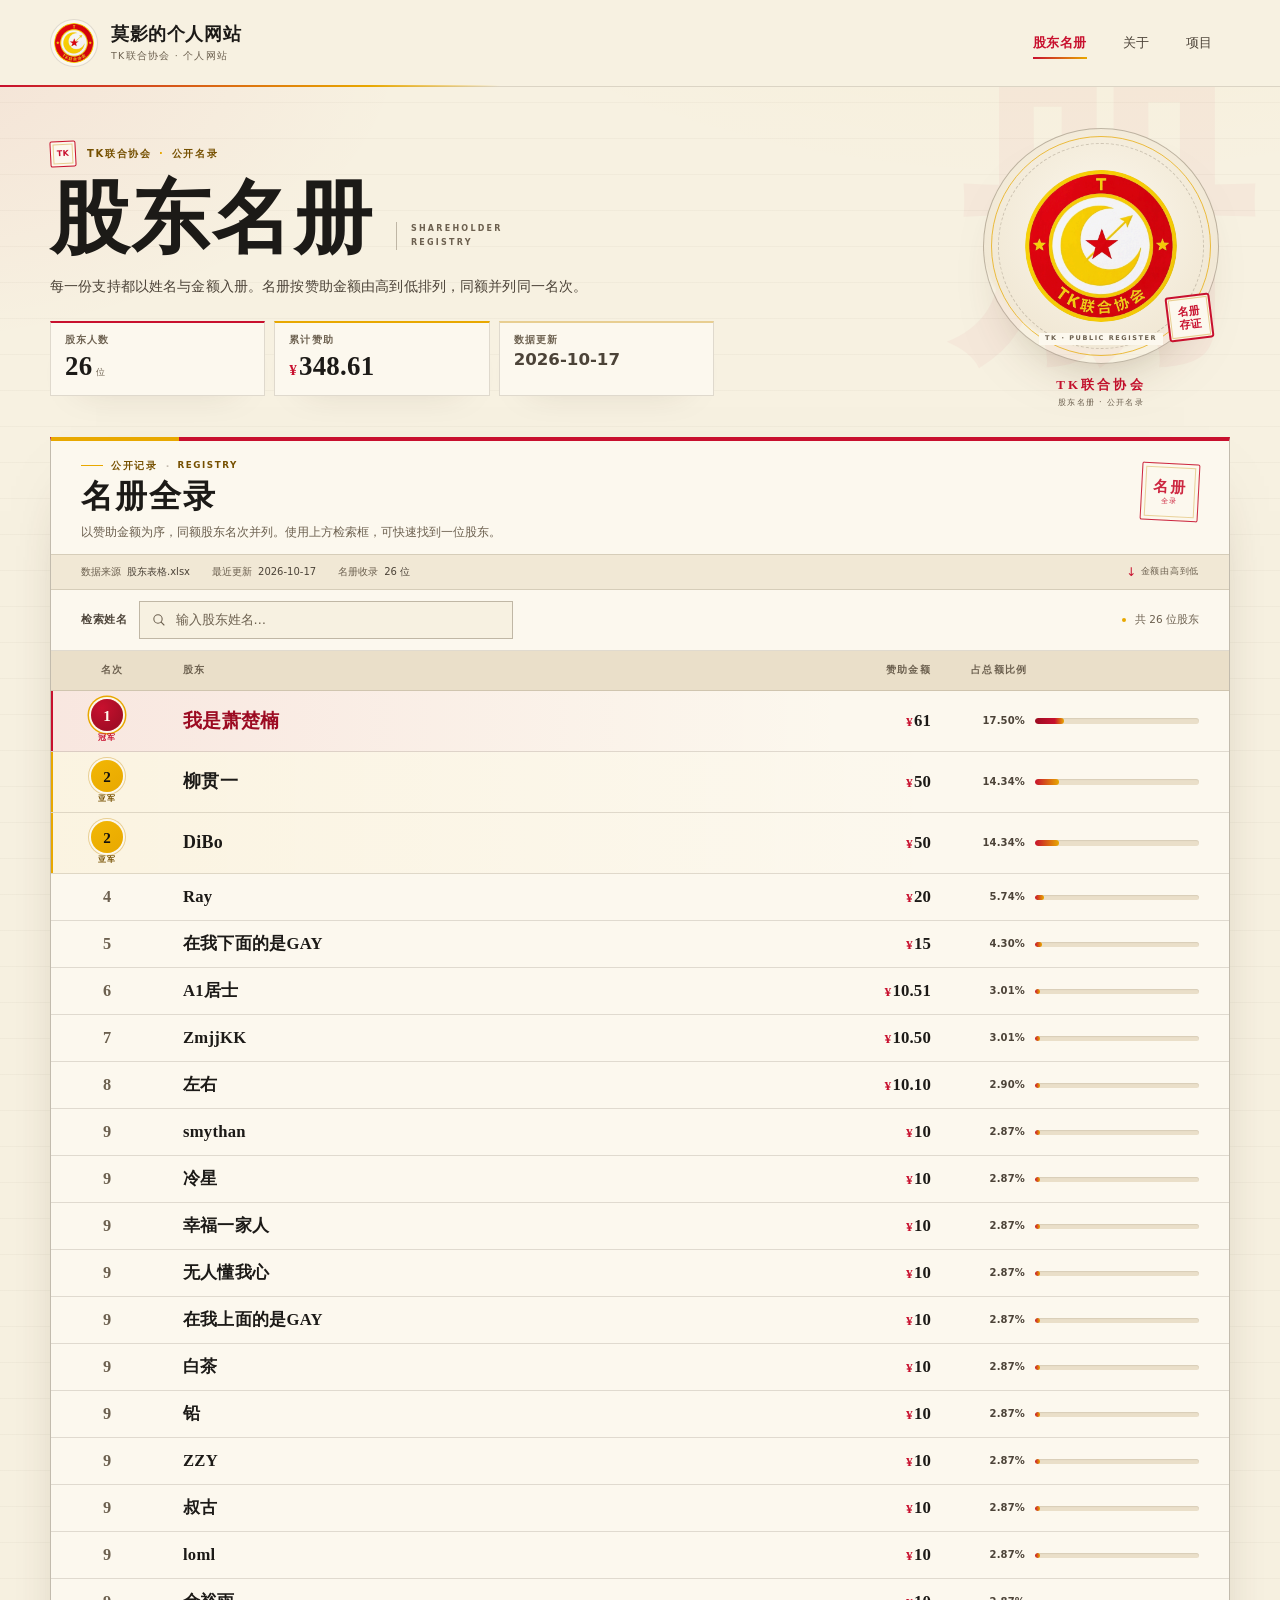
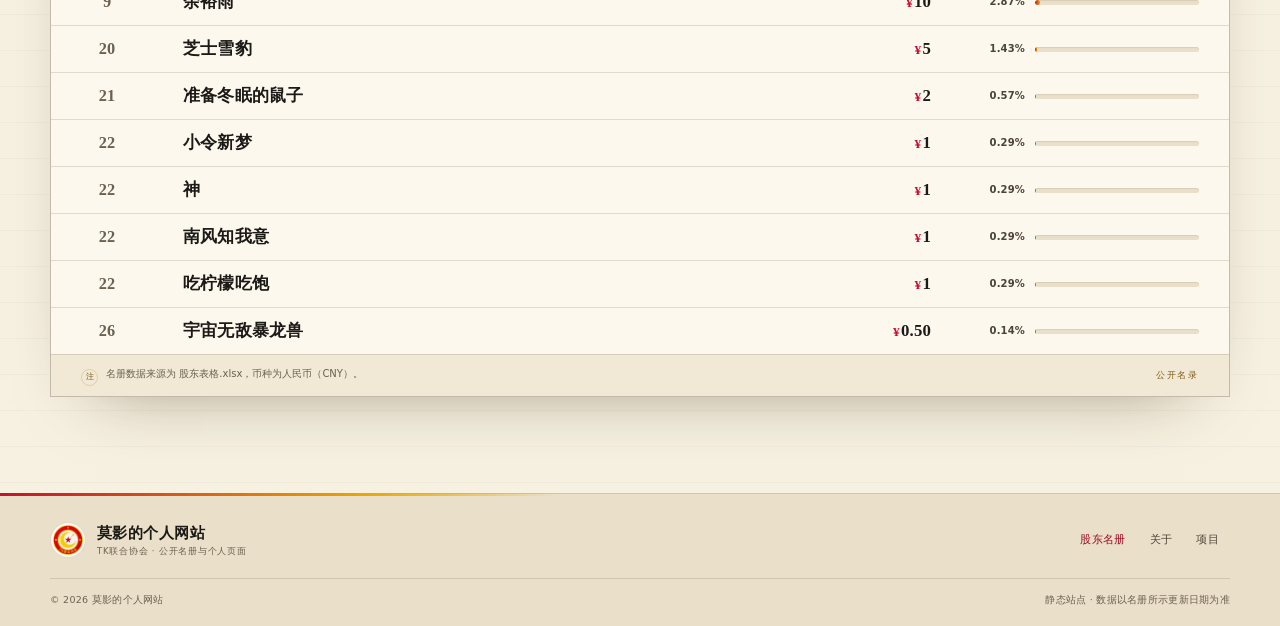
==== index.html @ 314b854e "Add files via upload" ====
<!DOCTYPE html>
<html lang="zh-CN">
<head>
  <meta charset="utf-8">
  <meta name="viewport" content="width=device-width, initial-scale=1">
  <title>股东名册 · 莫影的个人网站</title>
  <meta name="description" content="莫影的个人网站股东名册，收录站内全部股东及其赞助金额，按金额降序排列，支持按姓名检索。">
  <meta name="theme-color" content="#F7F1E1">
  <meta name="theme-color" content="#14110E" media="(prefers-color-scheme: dark)">
  <meta property="og:type" content="website">
  <meta property="og:locale" content="zh_CN">
  <meta property="og:site_name" content="莫影的个人网站">
  <meta property="og:title" content="股东名册 · 莫影的个人网站">
  <meta property="og:description" content="莫影的个人网站股东名册，收录站内全部股东及其赞助金额，按金额降序排列，支持按姓名检索。">
  <meta property="og:image" content="assets/img/logo-square-512.png">
  <meta property="og:image:alt" content="TK联合协会徽标">
  <meta property="og:image:width" content="512">
  <meta property="og:image:height" content="512">
  <link rel="icon" href="favicon.ico" sizes="any">
  <link rel="icon" type="image/png" sizes="32x32" href="assets/img/favicon-32.png">
  <link rel="icon" type="image/png" sizes="192x192" href="assets/img/logo-192.png">
  <link rel="apple-touch-icon" href="assets/img/apple-touch-icon.png">
  <link rel="stylesheet" href="assets/css/style.css">
  <script src="assets/js/shareholder-data.js"></script>
  <script src="assets/js/main.js" defer></script>
</head>
<body class="page page--home">
  <a class="skip-link" href="#main">跳到主要内容</a>

  <header class="site-header">
    <div class="wrap header-inner">
      <a class="brand" href="index.html" aria-label="莫影的个人网站 · 首页">
        <span class="brand-mark logo-shell" data-logo-shell>
          <span class="mark-fallback" aria-hidden="true">TK</span>
          <img class="brand-logo" src="assets/img/logo-64.png" width="64" height="64" alt="TK联合协会徽标">
        </span>
        <span class="brand-copy">
          <span class="brand-name">莫影的个人网站</span>
          <span class="brand-sub">TK联合协会 · 个人网站</span>
        </span>
      </a>
      <nav class="site-nav" aria-label="主导航">
        <a href="index.html" aria-current="page">股东名册</a>
        <a href="about.html">关于</a>
        <a href="projects.html">项目</a>
      </nav>
    </div>
  </header>

  <main id="main">
    <section class="hero" aria-labelledby="page-title">
      <span class="hero-watermark" aria-hidden="true">册</span>
      <div class="wrap hero-grid">
        <div class="hero-copy">
          <p class="eyebrow">
            <span class="eyebrow-seal" aria-hidden="true">TK</span>
            <span>TK联合协会 <span class="eyebrow-dot" aria-hidden="true">·</span> 公开名录</span>
          </p>
          <div class="title-row">
            <h1 id="page-title">股东名册</h1>
            <span class="title-side" aria-hidden="true">
              <span>SHAREHOLDER</span>
              <span>REGISTRY</span>
            </span>
          </div>
          <p class="hero-lede">每一份支持都以姓名与金额入册。名册按赞助金额由高到低排列，同额并列同一名次。</p>

          <div class="stat-grid" role="group" aria-label="名册概览">
            <div class="stat-card">
              <p class="stat-label">股东人数</p>
              <p class="stat-value">
                <span class="stat-number" id="stat-count" data-stat-count data-registry-value="count">—</span>
                <span class="stat-unit">位</span>
              </p>
            </div>
            <div class="stat-card">
              <p class="stat-label">累计赞助</p>
              <p class="stat-value">
                <span class="stat-currency" aria-hidden="true">¥</span>
                <span class="stat-number" id="stat-total" data-stat-total data-registry-value="total">—</span>
              </p>
            </div>
            <div class="stat-card">
              <p class="stat-label">数据更新</p>
              <p class="stat-value">
                <span class="stat-number stat-number--date" id="stat-updated" data-stat-updated data-registry-value="updated">—</span>
              </p>
            </div>
          </div>
        </div>

        <aside class="hero-seal" aria-label="TK联合协会徽标">
          <div class="seal-frame">
            <div class="seal-logo-shell logo-shell" data-logo-shell>
              <span class="seal-fallback" aria-hidden="true">
                <span class="seal-fallback-big">TK</span>
                <span class="seal-fallback-small">联合协会</span>
              </span>
              <img class="seal-logo" src="assets/img/logo-512.png" width="512" height="512" alt="TK联合协会徽标">
            </div>
            <span class="seal-stamp" aria-hidden="true">名册<br>存证</span>
            <span class="seal-coordinate" aria-hidden="true">TK · PUBLIC REGISTER</span>
          </div>
          <p class="seal-caption">
            <span class="seal-caption-main">TK联合协会</span>
            <span class="seal-caption-sub">股东名册 · 公开名录</span>
          </p>
        </aside>
      </div>
    </section>

    <section class="registry" aria-labelledby="registry-title">
      <div class="wrap">
        <div class="registry-panel">
          <header class="registry-head">
            <div>
              <p class="section-kicker"><span class="kicker-rule" aria-hidden="true"></span>公开记录 <span class="kicker-divider" aria-hidden="true">·</span> <span class="latin">REGISTRY</span></p>
              <h2 id="registry-title">名册全录</h2>
              <p class="section-desc">以赞助金额为序，同额股东名次并列。使用上方检索框，可快速找到一位股东。</p>
            </div>
            <div class="registry-stamp" aria-hidden="true">
              <span>名册</span>
              <small>全录</small>
            </div>
          </header>

          <div class="registry-meta">
            <dl class="meta-strip">
              <div>
                <dt>数据来源</dt>
                <dd class="meta-source" data-registry-value="source">—</dd>
              </div>
              <div>
                <dt>最近更新</dt>
                <dd data-registry-value="updated">—</dd>
              </div>
              <div>
                <dt>名册收录</dt>
                <dd><span data-registry-value="count">—</span> 位</dd>
              </div>
            </dl>
            <p class="sort-note"><span class="sort-arrow" aria-hidden="true">↓</span> 金额由高到低</p>
          </div>

          <div class="registry-toolbar">
            <div class="filter" role="search" aria-label="检索股东名册">
              <label class="filter-label" for="shareholder-filter">检索姓名</label>
              <div class="filter-control">
                <svg class="filter-icon" viewBox="0 0 24 24" aria-hidden="true" focusable="false">
                  <circle cx="10.5" cy="10.5" r="6.25"></circle>
                  <path d="m15.2 15.2 4.3 4.3"></path>
                </svg>
                <input id="shareholder-filter" type="search" name="q" placeholder="输入股东姓名…" autocomplete="off" autocapitalize="off" spellcheck="false" aria-controls="registry-table" aria-describedby="filter-hint">
                <button class="filter-clear" id="filter-clear" type="button" aria-label="清除检索" hidden>
                  <svg viewBox="0 0 24 24" aria-hidden="true" focusable="false">
                    <path d="m6 6 12 12M18 6 6 18"></path>
                  </svg>
                </button>
              </div>
            </div>
            <p class="filter-status" id="filter-status" role="status">名册载入中…</p>
          </div>
          <p class="sr-only" id="filter-hint">输入股东姓名可即时筛选名册；按 Esc 键清除检索条件。</p>

          <div class="table-frame">
            <table class="registry-table" id="registry-table" role="table" aria-labelledby="registry-title" aria-describedby="registry-summary">
              <caption class="sr-only">股东名册，按赞助金额由高到低排列，同额股东名次并列。</caption>
              <colgroup>
                <col class="col-rank">
                <col class="col-name">
                <col class="col-amount">
                <col class="col-share">
              </colgroup>
              <thead role="rowgroup">
                <tr role="row">
                  <th scope="col" role="columnheader" class="cell-rank">名次</th>
                  <th scope="col" role="columnheader" class="cell-name">股东</th>
                  <th scope="col" role="columnheader" class="cell-amount">赞助金额</th>
                  <th scope="col" role="columnheader" class="cell-share">占总额比例</th>
                </tr>
              </thead>
              <tbody id="registry-body" role="rowgroup">
                <tr class="registry-loading" role="row">
                  <td colspan="4" role="cell">
                    <span class="loading-mark" aria-hidden="true">册</span>
                    <span>正在载入名册…</span>
                  </td>
                </tr>
              </tbody>
            </table>
          </div>
          <p class="sr-only" id="registry-summary">股东名册载入中。</p>
          <noscript>
            <p class="noscript-note">名册需要启用 JavaScript 才能载入，请在浏览器中允许脚本后刷新页面。</p>
          </noscript>

          <div class="registry-footnote">
            <p><span class="footnote-mark" aria-hidden="true">注</span> 名册数据来源为 <span data-registry-value="source">—</span>，币种为人民币（CNY）。</p>
            <p class="footnote-seal" aria-hidden="true">公开名录</p>
          </div>
        </div>
      </div>
    </section>
  </main>

  <footer class="site-footer">
    <div class="wrap footer-inner">
      <div class="footer-top">
        <a class="footer-brand" href="index.html" aria-label="返回莫影的个人网站首页">
          <span class="footer-emblem logo-shell" data-logo-shell>
            <span class="footer-fallback" aria-hidden="true">TK</span>
            <img src="assets/img/logo-64.png" width="64" height="64" alt="TK联合协会徽标" loading="lazy">
          </span>
          <span class="footer-brandcopy">
            <span class="footer-name">莫影的个人网站</span>
            <span class="footer-note">TK联合协会 · 公开名册与个人页面</span>
          </span>
        </a>
        <nav class="footer-nav" aria-label="页脚导航">
          <a href="index.html" aria-current="page">股东名册</a>
          <a href="about.html">关于</a>
          <a href="projects.html">项目</a>
        </nav>
      </div>
      <div class="footer-bottom">
        <p>© 2026 莫影的个人网站</p>
        <p>静态站点 · 数据以名册所示更新日期为准</p>
      </div>
    </div>
  </footer>
</body>
</html>
---- assets/css/style.css ----
/* ==========================================================================
   莫影的个人网站 — 主样式表
   视觉：暖纸、朱红、鎏金；协会名册 / 印章式排版。
   ========================================================================== */

/* --------------------------------------------------------------------------
   1. 设计变量
   -------------------------------------------------------------------------- */
:root {
  color-scheme: light;

  /* 纸张与墨色 */
  --paper: #F7F1E1;
  --paper-raised: #FCF8EE;
  --paper-soft: #F1E8D5;
  --paper-deep: #EADFC9;
  --ink: #1C1A17;
  --ink-strong: #12100D;
  --ink-soft: #4C4338;
  --muted: #6C604F;
  --texture-line: rgba(75, 56, 30, 0.035);

  /* 朱红与鎏金 */
  --vermillion: #C8102E;
  --vermillion-deep: #9C0B22;
  --vermillion-wash: rgba(200, 16, 46, 0.075);
  --gold: #E8A800;
  --gold-bright: #F2B705;
  --gold-soft: #E8CE91;
  --gold-wash: rgba(232, 168, 0, 0.11);
  --gold-wash-soft: rgba(232, 168, 0, 0.055);
  --gold-ink: #765000;
  --bronze: #8F5A2B;

  /* 线条、焦点与阴影 */
  --line: rgba(64, 48, 27, 0.15);
  --line-strong: rgba(64, 48, 27, 0.3);
  --focus: #A50D26;
  --shadow: 0 28px 70px -46px rgba(56, 38, 15, 0.6);
  --shadow-soft: 0 16px 38px -32px rgba(56, 38, 15, 0.4);

  /* 深色信息块 */
  --deep-panel: #211B14;
  --deep-panel-ink: #F7F1E1;
  --deep-panel-muted: #C9BBA4;
  --deep-panel-line: rgba(247, 241, 225, 0.16);

  /* 实心按钮 */
  --button-bg: #C8102E;
  --button-bg-hover: #A50D26;
  --button-ink: #FFF8EC;

  /* 字体与版心 */
  --font-display: "Songti SC", "Noto Serif SC", "Source Han Serif SC", "Source Han Serif CN", "STSong", "SimSun", Georgia, serif;
  --font-ui: system-ui, -apple-system, BlinkMacSystemFont, "Segoe UI", "PingFang SC", "Hiragino Sans GB", "Microsoft YaHei", "Noto Sans SC", sans-serif;
  --font-mono: "SFMono-Regular", Consolas, "Liberation Mono", Menlo, monospace;
  --wrap: 1180px;
  --gutter: 24px;
}

@media (prefers-color-scheme: dark) {
  :root {
    color-scheme: dark;

    --paper: #14110E;
    --paper-raised: #1C1711;
    --paper-soft: #241D15;
    --paper-deep: #2A2218;
    --ink: #F2E8D6;
    --ink-strong: #FFF7E8;
    --ink-soft: #D9CBB4;
    --muted: #B3A38B;
    --texture-line: rgba(242, 232, 214, 0.026);

    --vermillion: #FF6F63;
    --vermillion-deep: #FF8F84;
    --vermillion-wash: rgba(255, 111, 99, 0.1);
    --gold: #F2B705;
    --gold-bright: #FFD35A;
    --gold-soft: #80601D;
    --gold-wash: rgba(242, 183, 5, 0.11);
    --gold-wash-soft: rgba(242, 183, 5, 0.055);
    --gold-ink: #EDC250;
    --bronze: #8F5A2B;

    --line: rgba(242, 232, 214, 0.14);
    --line-strong: rgba(242, 232, 214, 0.3);
    --focus: #FFD35A;
    --shadow: 0 28px 70px -42px #000000;
    --shadow-soft: 0 16px 38px -30px #000000;

    --deep-panel: #211B14;
    --deep-panel-ink: #F7F1E1;
    --deep-panel-muted: #CDBFA9;
    --deep-panel-line: rgba(247, 241, 225, 0.16);

    --button-bg: #C8102E;
    --button-bg-hover: #A50D26;
    --button-ink: #FFF8EC;
  }
}

/* --------------------------------------------------------------------------
   2. 基础排版与可访问性
   -------------------------------------------------------------------------- */
*,
*::before,
*::after {
  box-sizing: border-box;
}

html {
  -webkit-text-size-adjust: 100%;
  text-size-adjust: 100%;
  scroll-behavior: smooth;
}

body {
  margin: 0;
  min-height: 100vh;
  background-color: var(--paper);
  background-image:
    radial-gradient(1100px 560px at 82% -8%, var(--gold-wash-soft), transparent 65%),
    radial-gradient(880px 480px at -12% 2%, var(--vermillion-wash), transparent 64%),
    repeating-linear-gradient(0deg, transparent 0, transparent 35px, var(--texture-line) 35px, var(--texture-line) 36px);
  color: var(--ink);
  font-family: var(--font-ui);
  font-size: 16px;
  line-height: 1.65;
  text-rendering: optimizeLegibility;
  -webkit-font-smoothing: antialiased;
  overflow-x: hidden;
}

body.page {
  display: flex;
  flex-direction: column;
}

main {
  flex: 1 0 auto;
}

h1,
h2,
h3,
p,
dl,
dd,
figure {
  margin-top: 0;
}

img {
  display: block;
  max-width: 100%;
}

a {
  color: var(--vermillion);
  text-decoration-thickness: 1px;
  text-underline-offset: 3px;
}

button,
input {
  font: inherit;
}

button {
  cursor: pointer;
}

::selection {
  background: var(--gold);
  color: var(--ink-strong);
}

:focus-visible {
  outline: 3px solid var(--focus);
  outline-offset: 3px;
  border-radius: 2px;
}

[hidden] {
  display: none !important;
}

.wrap {
  width: min(calc(100% - (var(--gutter) * 2)), var(--wrap));
  margin-inline: auto;
}

.sr-only {
  position: absolute !important;
  width: 1px !important;
  height: 1px !important;
  padding: 0 !important;
  margin: -1px !important;
  overflow: hidden !important;
  clip: rect(0, 0, 0, 0) !important;
  clip-path: inset(50%) !important;
  white-space: nowrap !important;
  border: 0 !important;
}

.skip-link {
  position: fixed;
  top: 12px;
  left: 12px;
  z-index: 1000;
  padding: 10px 16px;
  transform: translateY(-200%);
  background: var(--ink);
  color: var(--paper);
  font-size: 13px;
  font-weight: 600;
  text-decoration: none;
  border: 1px solid var(--gold);
}

.skip-link:focus {
  transform: translateY(0);
}

.latin {
  font-family: var(--font-ui);
  font-size: 0.92em;
  letter-spacing: 0.18em;
}

/* 图片缺失时的通用占位。JS 给 .logo-shell 加上 .is-missing。 */
.logo-shell {
  position: relative;
}

.logo-shell img {
  position: relative;
  z-index: 1;
  width: 100%;
  height: 100%;
  border-radius: 50%;
  object-fit: contain;
}

.mark-fallback,
.seal-fallback,
.footer-fallback,
.mini-emblem-fallback {
  display: none;
}

.logo-shell.is-missing img {
  display: none;
}

.logo-shell.is-missing .mark-fallback {
  display: flex;
}

.logo-shell.is-missing .seal-fallback {
  display: flex;
}

.logo-shell.is-missing .footer-fallback {
  display: grid;
}

.logo-shell.is-missing .mini-emblem-fallback {
  display: flex;
}

/* --------------------------------------------------------------------------
   3. 页头
   -------------------------------------------------------------------------- */
.site-header {
  position: relative;
  z-index: 20;
  background: var(--paper);
  border-bottom: 1px solid var(--line);
}

.site-header::before {
  content: "";
  position: absolute;
  left: 0;
  bottom: -1px;
  width: min(42vw, 500px);
  height: 2px;
  background: linear-gradient(90deg, var(--vermillion), var(--gold) 74%, transparent);
}

.header-inner {
  display: flex;
  align-items: center;
  justify-content: space-between;
  gap: 28px;
  min-height: 86px;
}

.brand {
  display: inline-flex;
  align-items: center;
  gap: 13px;
  min-width: 0;
  color: var(--ink);
  text-decoration: none;
}

.brand-mark {
  flex: 0 0 48px;
  width: 48px;
  height: 48px;
  padding: 3px;
  border: 1px solid var(--line);
  border-radius: 50%;
  background: var(--paper-raised);
}

.brand-logo {
  border-radius: 50%;
}

.mark-fallback {
  position: absolute;
  inset: 4px;
  z-index: 0;
  align-items: center;
  justify-content: center;
  border-radius: 50%;
  background: var(--button-bg);
  color: var(--button-ink);
  box-shadow: inset 0 0 0 2px var(--gold-soft);
  font-family: var(--font-display);
  font-size: 15px;
  font-weight: 700;
  letter-spacing: 0.02em;
  line-height: 1;
}

.brand-copy {
  display: flex;
  flex-direction: column;
  gap: 2px;
  min-width: 0;
}

.brand-name {
  color: var(--ink);
  font-family: var(--font-display);
  font-size: 1.1rem;
  font-weight: 700;
  letter-spacing: 0.035em;
  line-height: 1.35;
  white-space: nowrap;
}

.brand-sub {
  color: var(--muted);
  font-family: var(--font-ui);
  font-size: 9.5px;
  font-weight: 500;
  letter-spacing: 0.13em;
  line-height: 1.4;
  white-space: nowrap;
}

.site-nav {
  display: flex;
  align-items: center;
  gap: 2px;
  flex: none;
}

.site-nav a {
  position: relative;
  display: inline-block;
  padding: 9px 17px;
  color: var(--ink-soft);
  font-size: 13px;
  font-weight: 500;
  letter-spacing: 0.04em;
  text-decoration: none;
  transition: color 160ms ease, background-color 160ms ease;
}

.site-nav a::after {
  content: "";
  position: absolute;
  left: 17px;
  right: 17px;
  bottom: 4px;
  height: 2px;
  transform: scaleX(0);
  transform-origin: left center;
  background: linear-gradient(90deg, var(--vermillion), var(--gold));
  transition: transform 180ms ease;
}

.site-nav a:hover {
  color: var(--vermillion);
}

.site-nav a:hover::after,
.site-nav a[aria-current="page"]::after {
  transform: scaleX(1);
}

.site-nav a[aria-current="page"] {
  color: var(--vermillion);
  font-weight: 650;
}

/* --------------------------------------------------------------------------
   4. 首页英雄区
   -------------------------------------------------------------------------- */
.hero {
  position: relative;
  overflow: hidden;
  padding-block: clamp(32px, 3.2vw, 44px) clamp(22px, 2.2vw, 28px);
}

.hero-watermark {
  position: absolute;
  z-index: 0;
  right: 2%;
  top: 4%;
  color: var(--vermillion);
  font-family: var(--font-display);
  font-size: clamp(180px, 24vw, 340px);
  font-weight: 700;
  line-height: 0.8;
  opacity: 0.035;
  pointer-events: none;
  user-select: none;
}

.hero-grid {
  position: relative;
  z-index: 1;
  display: grid;
  grid-template-columns: minmax(0, 1fr) minmax(200px, 258px);
  align-items: center;
  gap: clamp(36px, 5vw, 76px);
}

.hero-copy {
  min-width: 0;
}

.eyebrow {
  display: flex;
  align-items: center;
  gap: 11px;
  margin: 0 0 11px;
  color: var(--gold-ink);
  font-family: var(--font-ui);
  font-size: 10px;
  font-weight: 700;
  letter-spacing: 0.17em;
  line-height: 1.5;
}

.eyebrow-seal {
  display: inline-grid;
  place-items: center;
  width: 26px;
  height: 26px;
  flex: none;
  transform: rotate(-3deg);
  border: 1px solid var(--vermillion);
  border-radius: 2px;
  background: var(--paper-raised);
  color: var(--vermillion);
  font-family: var(--font-ui);
  font-size: 8px;
  font-weight: 800;
  letter-spacing: 0.02em;
  line-height: 1;
  box-shadow: inset 0 0 0 2px var(--paper-raised), inset 0 0 0 3px var(--gold-soft);
}

.eyebrow-dot {
  margin-inline: 2px;
  color: var(--gold);
}

.title-row {
  display: flex;
  align-items: flex-end;
  gap: 22px;
}

.title-row h1 {
  margin: 0;
  color: var(--ink);
  font-family: var(--font-display);
  font-size: clamp(3.2rem, 6.2vw, 5.15rem);
  font-weight: 700;
  letter-spacing: 0.025em;
  line-height: 1.02;
}

.title-side {
  display: flex;
  flex-direction: column;
  flex: none;
  margin-bottom: 9px;
  padding-left: 14px;
  border-left: 1px solid var(--line-strong);
  color: var(--muted);
  font-family: var(--font-ui);
  font-size: 8px;
  font-weight: 600;
  letter-spacing: 0.28em;
  line-height: 1.75;
}

.hero-lede {
  max-width: 610px;
  margin: 15px 0 22px;
  color: var(--ink-soft);
  font-size: 14px;
  line-height: 1.85;
  letter-spacing: 0.01em;
}

.stat-grid {
  display: grid;
  grid-template-columns: repeat(3, minmax(0, 1fr));
  gap: 9px;
  max-width: 664px;
  margin: 0;
}

.stat-card {
  position: relative;
  min-width: 0;
  padding: 10px 14px 11px;
  border: 1px solid var(--line);
  border-top: 2px solid var(--gold);
  background: var(--paper-raised);
  box-shadow: var(--shadow-soft);
}

.stat-card:nth-child(1) {
  border-top-color: var(--vermillion);
}

.stat-card:nth-child(3) {
  border-top-color: var(--gold-soft);
}

.stat-label {
  margin: 0 0 1px;
  color: var(--muted);
  font-family: var(--font-ui);
  font-size: 9.5px;
  font-weight: 600;
  letter-spacing: 0.12em;
  line-height: 1.5;
  white-space: nowrap;
}

.stat-value {
  display: flex;
  align-items: baseline;
  gap: 2px;
  min-width: 0;
  margin: 0;
  color: var(--ink);
  font-variant-numeric: tabular-nums lining-nums;
  line-height: 1.32;
  white-space: nowrap;
}

.stat-number {
  display: inline-block;
  font-family: var(--font-display);
  font-size: clamp(1.12rem, 2.1vw, 1.75rem);
  font-weight: 700;
  letter-spacing: 0.01em;
  font-variant-numeric: tabular-nums lining-nums;
}

.stat-currency {
  color: var(--vermillion);
  font-family: var(--font-display);
  font-size: 0.95em;
  font-weight: 700;
  line-height: 1;
}

.stat-unit {
  margin-left: 2px;
  color: var(--muted);
  font-family: var(--font-ui);
  font-size: 9px;
  font-weight: 500;
  letter-spacing: 0.04em;
}

.stat-number--date {
  overflow: hidden;
  color: var(--ink-soft);
  font-family: var(--font-ui);
  font-size: clamp(0.86rem, 1.3vw, 1.14rem);
  font-weight: 650;
  letter-spacing: 0;
  text-overflow: ellipsis;
}

/* 英雄区印章 */
.hero-seal {
  width: min(100%, 236px);
  justify-self: center;
  margin: 0;
}

.seal-frame {
  position: relative;
  display: grid;
  place-items: center;
  aspect-ratio: 1;
  padding: 18px;
  border: 1px solid var(--line-strong);
  border-radius: 50%;
  background:
    radial-gradient(circle at 50% 42%, var(--paper-raised) 0%, var(--paper-soft) 67%, transparent 69%);
  box-shadow: 0 30px 64px -48px rgba(70, 44, 10, 0.62);
}

.seal-frame::before,
.seal-frame::after {
  content: "";
  position: absolute;
  border-radius: 50%;
  pointer-events: none;
}

.seal-frame::before {
  inset: 7px;
  border: 1px solid var(--gold);
  opacity: 0.72;
}

.seal-frame::after {
  inset: 14px;
  border: 1px dashed var(--line-strong);
  opacity: 0.7;
}

.seal-logo-shell {
  position: relative;
  z-index: 2;
  width: 77%;
  aspect-ratio: 1;
  display: grid;
  place-items: center;
}

.seal-logo {
  width: 100%;
  height: 100%;
  object-fit: contain;
}

.seal-fallback {
  position: absolute;
  inset: 0;
  z-index: 0;
  flex-direction: column;
  align-items: center;
  justify-content: center;
  border-radius: 50%;
  background:
    radial-gradient(circle at 50% 40%, var(--button-bg) 0%, var(--button-bg-hover) 100%);
  color: var(--button-ink);
  box-shadow: inset 0 0 0 3px var(--paper-raised), inset 0 0 0 5px var(--gold);
}

.seal-fallback-big {
  font-family: var(--font-display);
  font-size: 2.4rem;
  font-weight: 700;
  letter-spacing: 0.04em;
  line-height: 1;
}

.seal-fallback-small {
  margin-top: 5px;
  font-family: var(--font-ui);
  font-size: 8px;
  font-weight: 500;
  letter-spacing: 0.32em;
}

.seal-stamp {
  position: absolute;
  z-index: 3;
  right: 6px;
  bottom: 23px;
  display: flex;
  align-items: center;
  justify-content: center;
  width: 45px;
  height: 45px;
  transform: rotate(-7deg);
  border: 2px solid var(--vermillion);
  border-radius: 3px;
  background: var(--paper-raised);
  color: var(--vermillion);
  font-family: var(--font-display);
  font-size: 11px;
  font-weight: 700;
  letter-spacing: 0.03em;
  line-height: 1.1;
  text-align: center;
  box-shadow: inset 0 0 0 1px var(--paper-raised), inset 0 0 0 2px var(--gold-soft);
}

.seal-coordinate {
  position: absolute;
  z-index: 3;
  bottom: 18px;
  left: 50%;
  transform: translateX(-50%);
  padding: 1px 6px;
  color: var(--muted);
  background: var(--paper-raised);
  font-family: var(--font-ui);
  font-size: 6.5px;
  font-weight: 600;
  letter-spacing: 0.24em;
  line-height: 1.5;
  white-space: nowrap;
}

.seal-caption {
  display: flex;
  flex-direction: column;
  gap: 1px;
  margin: 11px 0 0;
  text-align: center;
}

.seal-caption-main {
  color: var(--vermillion);
  font-family: var(--font-display);
  font-size: 13px;
  font-weight: 700;
  letter-spacing: 0.24em;
  line-height: 1.6;
}

.seal-caption-sub {
  color: var(--muted);
  font-family: var(--font-ui);
  font-size: 8px;
  letter-spacing: 0.16em;
  line-height: 1.5;
}

/* --------------------------------------------------------------------------
   5. 名册面板
   -------------------------------------------------------------------------- */
.registry {
  padding-bottom: clamp(58px, 8vw, 96px);
}

.registry-panel {
  position: relative;
  border: 1px solid var(--line-strong);
  border-top: 4px solid var(--vermillion);
  background: var(--paper-raised);
  box-shadow: var(--shadow);
}

.registry-panel::before {
  content: "";
  position: absolute;
  top: -4px;
  left: 0;
  width: 128px;
  height: 4px;
  background: var(--gold);
}

.registry-head {
  display: flex;
  align-items: flex-start;
  justify-content: space-between;
  gap: 28px;
  padding: 18px 30px 12px;
}

.section-kicker {
  display: flex;
  align-items: center;
  flex-wrap: wrap;
  gap: 8px;
  margin: 0;
  color: var(--gold-ink);
  font-family: var(--font-ui);
  font-size: 9.5px;
  font-weight: 700;
  letter-spacing: 0.18em;
  line-height: 1.5;
}

.kicker-rule {
  display: inline-block;
  width: 22px;
  height: 1px;
  background: var(--gold);
  flex: none;
}

.kicker-divider {
  color: var(--line-strong);
  letter-spacing: 0;
}

.registry-head h2 {
  margin: 3px 0 4px;
  color: var(--ink);
  font-family: var(--font-display);
  font-size: clamp(1.6rem, 2.6vw, 2rem);
  font-weight: 700;
  letter-spacing: 0.06em;
  line-height: 1.3;
}

.section-desc {
  margin: 0;
  color: var(--muted);
  font-size: 11.5px;
  line-height: 1.75;
}

.registry-stamp {
  display: flex;
  flex: none;
  flex-direction: column;
  align-items: center;
  justify-content: center;
  width: 58px;
  height: 58px;
  margin-top: 4px;
  transform: rotate(3deg);
  border: 1px solid var(--vermillion);
  border-radius: 2px;
  color: var(--vermillion);
  font-family: var(--font-display);
  opacity: 0.9;
  box-shadow: inset 0 0 0 3px var(--paper-raised), inset 0 0 0 4px var(--gold-soft);
}

.registry-stamp span {
  font-size: 15px;
  font-weight: 700;
  letter-spacing: 0.14em;
  line-height: 1.2;
}

.registry-stamp small {
  margin-top: 1px;
  font-family: var(--font-ui);
  font-size: 7px;
  font-weight: 500;
  letter-spacing: 0.24em;
  line-height: 1.2;
}

.registry-meta {
  display: flex;
  align-items: center;
  justify-content: space-between;
  gap: 18px;
  padding: 9px 30px;
  border-top: 1px solid var(--line);
  border-bottom: 1px solid var(--line);
  background: var(--paper-soft);
}

.meta-strip {
  display: flex;
  flex-wrap: wrap;
  gap: 4px 22px;
  min-width: 0;
  margin: 0;
  color: var(--muted);
  font-family: var(--font-ui);
  font-size: 10px;
  line-height: 1.6;
}

.meta-strip > div {
  display: flex;
  gap: 6px;
  min-width: 0;
}

.meta-strip dt {
  flex: none;
  color: var(--muted);
}

.meta-strip dd {
  min-width: 0;
  margin: 0;
  color: var(--ink-soft);
  font-variant-numeric: tabular-nums;
  overflow-wrap: anywhere;
}

.meta-source {
  font-weight: 500;
}

.sort-note {
  display: flex;
  align-items: center;
  gap: 4px;
  flex: none;
  margin: 0;
  color: var(--muted);
  font-family: var(--font-ui);
  font-size: 9px;
  letter-spacing: 0.08em;
  line-height: 1.5;
  white-space: nowrap;
}

.sort-arrow {
  color: var(--vermillion);
  font-size: 12px;
  line-height: 1;
}

.registry-toolbar {
  display: flex;
  align-items: center;
  justify-content: space-between;
  gap: 18px;
  padding: 11px 30px;
  border-bottom: 1px solid var(--line);
}

.filter {
  display: flex;
  align-items: center;
  gap: 11px;
  flex: 1 1 auto;
  max-width: 432px;
  min-width: 0;
}

.filter-label {
  flex: none;
  color: var(--ink-soft);
  font-family: var(--font-ui);
  font-size: 10.5px;
  font-weight: 600;
  letter-spacing: 0.06em;
  line-height: 1.5;
  white-space: nowrap;
}

.filter-control {
  position: relative;
  display: flex;
  align-items: center;
  width: 100%;
  min-width: 0;
  height: 38px;
  border: 1px solid var(--line-strong);
  background: var(--paper);
  transition: border-color 150ms ease, box-shadow 150ms ease;
}

.filter-control:focus-within {
  border-color: var(--focus);
  box-shadow: 0 0 0 2px var(--paper-raised), 0 0 0 4px var(--focus);
}

.filter-icon {
  flex: none;
  width: 16px;
  height: 16px;
  margin-left: 11px;
  color: var(--muted);
  fill: none;
  stroke: currentColor;
  stroke-width: 1.6;
  stroke-linecap: round;
}

.filter-control input {
  width: 100%;
  min-width: 0;
  height: 100%;
  margin: 0;
  padding: 0 9px;
  border: 0;
  outline: 0;
  background: transparent;
  color: var(--ink);
  font-family: var(--font-ui);
  font-size: 12.5px;
  line-height: 1.4;
  -webkit-appearance: none;
  appearance: none;
}

.filter-control input::placeholder {
  color: var(--muted);
  opacity: 1;
}

.filter-control input:disabled {
  cursor: not-allowed;
  opacity: 0.6;
}

.filter-control input::-webkit-search-cancel-button,
.filter-control input::-webkit-search-decoration {
  -webkit-appearance: none;
  appearance: none;
}

.filter-control input:focus-visible {
  outline: 0;
}

.filter-clear {
  display: grid;
  place-items: center;
  flex: none;
  width: 35px;
  height: 100%;
  padding: 0;
  border: 0;
  border-left: 1px solid transparent;
  background: transparent;
  color: var(--muted);
  transition: color 150ms ease, background-color 150ms ease;
}

.filter-clear:hover {
  color: var(--vermillion);
  background: var(--vermillion-wash);
}

.filter-clear:focus-visible {
  outline-offset: -4px;
  border-radius: 0;
}

.filter-clear svg {
  width: 13px;
  height: 13px;
  fill: none;
  stroke: currentColor;
  stroke-width: 1.7;
  stroke-linecap: round;
}

.filter-status {
  position: relative;
  flex: none;
  margin: 0;
  padding-left: 13px;
  color: var(--muted);
  font-family: var(--font-ui);
  font-size: 10.5px;
  font-variant-numeric: tabular-nums;
  line-height: 1.6;
  white-space: nowrap;
}

.filter-status::before {
  content: "";
  position: absolute;
  left: 0;
  top: 50%;
  width: 4px;
  height: 4px;
  border-radius: 50%;
  background: var(--gold);
  transform: translateY(-50%);
}

.table-frame {
  width: 100%;
}

.registry-table {
  width: 100%;
  border-collapse: collapse;
  table-layout: fixed;
  font-family: var(--font-ui);
}

.col-rank {
  width: 112px;
}

.col-amount {
  width: 186px;
}

.col-share {
  width: 278px;
}

.registry-table thead th {
  height: 40px;
  padding: 9px 20px;
  border-bottom: 1px solid var(--line);
  background: var(--paper-deep);
  color: var(--muted);
  font-family: var(--font-ui);
  font-size: 9.5px;
  font-weight: 600;
  letter-spacing: 0.14em;
  line-height: 1.5;
  text-align: left;
  white-space: nowrap;
}

.registry-table thead th:first-child {
  padding-left: 30px;
}

.registry-table thead th:last-child {
  padding-right: 30px;
}

.registry-table .cell-rank {
  text-align: center;
}

.registry-table .cell-amount {
  text-align: right;
}

.registry-table th.cell-rank {
  padding-left: 20px;
  padding-right: 20px;
}

.registry-table tbody td {
  padding: 8px 20px;
  border-top: 1px solid var(--line);
  vertical-align: middle;
}

.registry-table tbody tr:first-child td {
  border-top: 0;
}

.registry-table tbody td:last-child {
  padding-right: 30px;
}

.shareholder-row {
  background: transparent;
  transition: background-color 160ms ease;
}

.shareholder-row:hover {
  background: var(--gold-wash-soft);
}

.shareholder-row.is-top {
  background: linear-gradient(90deg, var(--gold-wash-soft), transparent 76%);
}

.shareholder-row.is-top-1 {
  background: linear-gradient(90deg, var(--vermillion-wash), transparent 68%);
}

.shareholder-row.is-top-1:hover {
  background: linear-gradient(90deg, var(--vermillion-wash), var(--gold-wash-soft) 72%, transparent);
}

.shareholder-row.is-top-2:hover,
.shareholder-row.is-top-3:hover {
  background: linear-gradient(90deg, var(--gold-wash), transparent 78%);
}

.shareholder-row.is-top .cell-rank {
  box-shadow: inset 2px 0 0 var(--gold);
}

.shareholder-row.is-top-1 .cell-rank {
  box-shadow: inset 2px 0 0 var(--vermillion);
}

.rank-cell {
  text-align: center;
}

.rank-marker {
  display: inline-flex;
  flex-direction: column;
  align-items: center;
  justify-content: center;
  gap: 2px;
  min-height: 30px;
}

.rank-number {
  color: var(--muted);
  font-family: var(--font-display);
  font-size: 1.02rem;
  font-weight: 600;
  font-variant-numeric: tabular-nums lining-nums;
  line-height: 1.2;
}

.medal {
  display: inline-grid;
  place-items: center;
  width: 32px;
  height: 32px;
  border-radius: 50%;
  font-family: var(--font-display);
  font-size: 0.95rem;
  font-weight: 700;
  font-variant-numeric: tabular-nums lining-nums;
  line-height: 1;
}

.medal--1 {
  background: radial-gradient(circle at 34% 27%, var(--button-bg), var(--button-bg-hover) 68%);
  color: var(--button-ink);
  box-shadow: 0 0 0 2px var(--paper-raised), 0 0 0 3.5px var(--gold);
}

.medal--2 {
  background: linear-gradient(145deg, var(--gold-bright), var(--gold));
  color: var(--ink-strong);
  box-shadow: 0 0 0 2px var(--paper-raised), 0 0 0 3px var(--gold-soft);
}

.medal--3 {
  background: linear-gradient(145deg, var(--bronze), #6E431D);
  color: #FFF8EC;
  box-shadow: 0 0 0 2px var(--paper-raised), 0 0 0 3px var(--gold-soft);
}

.rank-caption {
  color: var(--gold-ink);
  font-family: var(--font-ui);
  font-size: 8px;
  font-weight: 700;
  letter-spacing: 0.14em;
  line-height: 1.25;
  white-space: nowrap;
}

.is-top-1 .rank-caption {
  color: var(--vermillion);
}

.shareholder-name {
  display: inline-block;
  max-width: 100%;
  color: var(--ink);
  font-family: var(--font-display);
  font-size: 1.04rem;
  font-weight: 600;
  letter-spacing: 0.015em;
  line-height: 1.45;
  overflow-wrap: anywhere;
}

.is-top .shareholder-name {
  font-size: 1.12rem;
  font-weight: 650;
}

.is-top-1 .shareholder-name {
  color: var(--vermillion-deep);
  font-size: 1.18rem;
  font-weight: 700;
}

.amount {
  display: inline-flex;
  align-items: baseline;
  justify-content: flex-end;
  gap: 1px;
  color: var(--ink);
  font-family: var(--font-display);
  font-size: 1.05rem;
  font-weight: 650;
  font-variant-numeric: tabular-nums lining-nums;
  letter-spacing: 0.01em;
  line-height: 1.4;
  white-space: nowrap;
}

.amount-currency {
  color: var(--vermillion);
  font-size: 0.8em;
  font-weight: 600;
}

.amount-number {
  font-feature-settings: "tnum" 1, "lnum" 1;
}

.share-meter {
  display: grid;
  grid-template-columns: 54px minmax(80px, 1fr);
  align-items: center;
  gap: 10px;
  min-width: 0;
}

.share-percent {
  color: var(--ink-soft);
  font-family: var(--font-ui);
  font-size: 10px;
  font-weight: 600;
  font-variant-numeric: tabular-nums lining-nums;
  letter-spacing: 0.015em;
  text-align: right;
  white-space: nowrap;
}

.share-track {
  position: relative;
  display: block;
  width: 100%;
  height: 5px;
  overflow: hidden;
  border-radius: 99px;
  background: var(--paper-deep);
  box-shadow: inset 0 1px 1px rgba(45, 30, 12, 0.09);
}

.share-fill {
  display: block;
  width: 0;
  height: 100%;
  border-radius: inherit;
  background: linear-gradient(90deg, var(--vermillion), var(--gold));
  transition: width 780ms cubic-bezier(0.22, 1, 0.36, 1);
}

.is-top .share-track {
  height: 6px;
}

.is-top-1 .share-fill {
  background: linear-gradient(90deg, var(--vermillion-deep), var(--vermillion) 68%, var(--gold));
}

/* 空态 / 无结果 / 加载 */
.registry-loading td {
  padding: 44px 30px !important;
  color: var(--muted);
  font-family: var(--font-ui);
  font-size: 12px;
  text-align: center;
}

.loading-mark {
  display: inline-grid;
  place-items: center;
  width: 32px;
  height: 32px;
  margin-right: 9px;
  border: 1px solid var(--gold-soft);
  border-radius: 50%;
  color: var(--vermillion);
  font-family: var(--font-display);
  font-size: 13px;
  vertical-align: middle;
}

.registry-empty-row td,
.no-results-row td {
  padding: 0 !important;
  border-top: 1px solid var(--line);
}

.registry-empty {
  display: flex;
  align-items: center;
  justify-content: center;
  gap: 16px;
  padding: 38px 30px;
  text-align: left;
}

.empty-seal {
  display: inline-grid;
  place-items: center;
  flex: none;
  width: 42px;
  height: 42px;
  border: 1px solid var(--vermillion);
  border-radius: 2px;
  color: var(--vermillion);
  font-family: var(--font-display);
  font-size: 18px;
  font-weight: 700;
  box-shadow: inset 0 0 0 3px var(--paper-raised), inset 0 0 0 4px var(--gold-soft);
}

.empty-copy-block strong {
  display: block;
  margin-bottom: 3px;
  color: var(--ink);
  font-family: var(--font-display);
  font-size: 1rem;
  font-weight: 700;
}

.empty-copy-block p {
  margin: 0;
  color: var(--muted);
  font-size: 11.5px;
  line-height: 1.75;
}

.no-results {
  display: flex;
  align-items: center;
  gap: 14px;
  padding: 24px 30px;
}

.no-results-mark {
  display: inline-grid;
  place-items: center;
  flex: none;
  width: 36px;
  height: 36px;
  border: 1px solid var(--line-strong);
  border-radius: 50%;
  color: var(--muted);
  font-family: var(--font-display);
  font-size: 14px;
}

.no-results-copy {
  flex: 1 1 auto;
  min-width: 0;
}

.no-results-title {
  margin: 0;
  color: var(--ink);
  font-family: var(--font-display);
  font-size: 0.98rem;
  font-weight: 700;
  line-height: 1.5;
}

.no-results-hint {
  margin: 2px 0 0;
  color: var(--muted);
  font-size: 11px;
  line-height: 1.65;
}

.registry-footnote {
  display: flex;
  align-items: center;
  justify-content: space-between;
  gap: 18px;
  padding: 10px 30px;
  border-top: 1px solid var(--line);
  background: var(--paper-soft);
  color: var(--muted);
  font-size: 10px;
  line-height: 1.7;
}

.registry-footnote p {
  margin: 0;
}

.footnote-mark {
  display: inline-grid;
  place-items: center;
  width: 17px;
  height: 17px;
  margin-right: 5px;
  border: 1px solid var(--gold-soft);
  border-radius: 50%;
  color: var(--gold-ink);
  font-family: var(--font-display);
  font-size: 8px;
  line-height: 1;
  vertical-align: -2px;
}

.footnote-seal {
  flex: none;
  color: var(--gold-ink);
  font-family: var(--font-display);
  font-size: 9px;
  letter-spacing: 0.2em;
  opacity: 0.9;
}

.noscript-note {
  margin: 0;
  padding: 12px 30px;
  border-top: 1px solid var(--line);
  background: var(--vermillion-wash);
  color: var(--vermillion-deep);
  font-size: 12px;
}

/* --------------------------------------------------------------------------
   6. 内容页公共部分
   -------------------------------------------------------------------------- */
.inner-hero {
  position: relative;
  padding-block: clamp(38px, 5vw, 64px) clamp(24px, 3.6vw, 34px);
}

.inner-hero::after {
  content: "";
  display: block;
  width: 64px;
  height: 2px;
  margin-top: 26px;
  background: linear-gradient(90deg, var(--vermillion), var(--gold));
}

.title-row--inner h1 {
  font-size: clamp(3rem, 5.5vw, 4.7rem);
}

.inner-lede {
  max-width: 620px;
  margin: 14px 0 0;
  color: var(--ink-soft);
  font-size: 13.5px;
  line-height: 1.85;
}

.paper-panel {
  position: relative;
  border: 1px solid var(--line);
  border-top: 3px solid var(--vermillion);
  background: var(--paper-raised);
  box-shadow: var(--shadow);
}

.panel-heading {
  margin-bottom: 20px;
}

.panel-heading h2 {
  margin: 4px 0 0;
  color: var(--ink);
  font-family: var(--font-display);
  font-size: clamp(1.55rem, 2.5vw, 1.95rem);
  font-weight: 700;
  letter-spacing: 0.05em;
  line-height: 1.35;
}

.button {
  display: inline-flex;
  align-items: center;
  justify-content: center;
  gap: 8px;
  min-height: 40px;
  padding: 9px 18px;
  border: 1px solid transparent;
  border-radius: 2px;
  color: var(--ink);
  font-family: var(--font-ui);
  font-size: 12px;
  font-weight: 650;
  letter-spacing: 0.04em;
  line-height: 1.4;
  text-align: center;
  text-decoration: none;
  transition: color 150ms ease, background-color 150ms ease, border-color 150ms ease;
}

.button--primary {
  border-color: var(--button-bg);
  background: var(--button-bg);
  color: var(--button-ink);
  box-shadow: inset 0 0 0 1px rgba(242, 183, 5, 0.24);
}

.button--primary:hover {
  border-color: var(--button-bg-hover);
  background: var(--button-bg-hover);
  color: var(--button-ink);
}

.button--quiet {
  min-height: 34px;
  padding: 6px 13px;
  border-color: var(--line-strong);
  background: transparent;
  color: var(--ink-soft);
  font-size: 10.5px;
}

.button--quiet:hover {
  border-color: var(--vermillion);
  background: var(--vermillion-wash);
  color: var(--vermillion);
}

.text-link {
  display: inline-flex;
  align-items: center;
  gap: 5px;
  padding-bottom: 2px;
  border-bottom: 1px solid var(--gold-soft);
  color: var(--vermillion);
  font-family: var(--font-ui);
  font-size: 11.5px;
  font-weight: 650;
  letter-spacing: 0.03em;
  line-height: 1.6;
  text-decoration: none;
  transition: border-color 150ms ease, color 150ms ease;
}

.text-link:hover {
  border-bottom-color: var(--vermillion);
  color: var(--vermillion-deep);
}

.subheading {
  margin: 0;
  color: var(--ink);
  font-family: var(--font-display);
  font-size: 1.2rem;
  font-weight: 700;
  letter-spacing: 0.05em;
  line-height: 1.4;
}

/* --------------------------------------------------------------------------
   7. 关于页
   -------------------------------------------------------------------------- */
.about-layout {
  display: grid;
  grid-template-columns: minmax(0, 1fr) 314px;
  align-items: start;
  gap: 26px;
  padding-bottom: clamp(64px, 8vw, 100px);
}

.about-article {
  padding: 28px clamp(24px, 3.6vw, 42px) 34px;
}

.intro-copy {
  max-width: 66ch;
  color: var(--ink-soft);
  font-size: 14px;
  line-height: 2;
  letter-spacing: 0.006em;
}

.intro-copy p {
  margin: 0 0 12px;
}

.intro-copy p:last-child {
  margin-bottom: 0;
}

.intro-copy .lead {
  color: var(--ink);
  font-family: var(--font-display);
  font-size: 1.08rem;
  line-height: 1.9;
}

.intro-copy .lead::first-letter {
  float: left;
  margin: 4px 7px 0 0;
  color: var(--vermillion);
  font-family: var(--font-display);
  font-size: 2.45em;
  font-weight: 700;
  line-height: 0.86;
}

.intro-actions {
  display: flex;
  align-items: center;
  flex-wrap: wrap;
  gap: 18px;
  margin-top: 24px;
}

.site-facts {
  margin-top: 28px;
  padding-top: 21px;
  border-top: 1px solid var(--line);
}

.site-facts .subheading {
  margin-bottom: 8px;
}

.fact-list {
  display: grid;
  grid-template-columns: repeat(2, minmax(0, 1fr));
  gap: 0 30px;
  margin: 0;
}

.fact-list > div {
  display: grid;
  grid-template-columns: 84px minmax(0, 1fr);
  align-items: baseline;
  gap: 10px;
  padding: 8px 0;
  border-bottom: 1px dotted var(--line-strong);
}

.fact-list dt {
  color: var(--muted);
  font-family: var(--font-ui);
  font-size: 10.5px;
  line-height: 1.6;
}

.fact-list dd {
  min-width: 0;
  margin: 0;
  color: var(--ink);
  font-family: var(--font-ui);
  font-size: 11.5px;
  font-variant-numeric: tabular-nums;
  line-height: 1.6;
  overflow-wrap: anywhere;
}

.fact-currency {
  margin-right: 1px;
  color: var(--vermillion);
}

.contact-block {
  position: relative;
  margin-top: 26px;
  padding: 17px 20px;
  border-left: 2px solid var(--gold);
  background: var(--paper-soft);
}

.contact-heading {
  display: flex;
  align-items: center;
  flex-wrap: wrap;
  gap: 10px;
}

.contact-heading .subheading {
  font-size: 1.06rem;
}

.contact-status {
  padding: 1px 7px;
  border: 1px solid var(--line-strong);
  border-radius: 99px;
  color: var(--muted);
  font-family: var(--font-ui);
  font-size: 8.5px;
  font-weight: 500;
  letter-spacing: 0.06em;
  line-height: 1.6;
}

.contact-block > p {
  margin: 6px 0 0;
  color: var(--ink-soft);
  font-size: 12px;
  line-height: 1.8;
}

.about-aside {
  position: sticky;
  top: 24px;
  display: flex;
  flex-direction: column;
  gap: 16px;
}

.info-card {
  position: relative;
  overflow: hidden;
  padding: 24px 22px 22px;
  border-top: 3px solid var(--gold);
  background: var(--deep-panel);
  color: var(--deep-panel-ink);
  box-shadow: var(--shadow);
}

.info-card > * {
  position: relative;
  z-index: 1;
}

.info-watermark {
  position: absolute !important;
  z-index: 0 !important;
  right: -9px;
  bottom: -40px;
  color: var(--gold-bright);
  font-family: var(--font-display);
  font-size: 170px;
  font-weight: 700;
  line-height: 1;
  opacity: 0.055;
  pointer-events: none;
  user-select: none;
}

.info-card::after {
  content: "";
  position: absolute;
  top: 0;
  right: 0;
  width: 52px;
  height: 3px;
  background: var(--vermillion);
}

.mini-emblem {
  width: 56px;
  height: 56px;
  padding: 2px;
  border: 1px solid var(--deep-panel-line);
  border-radius: 50%;
}

.mini-emblem-fallback {
  position: absolute;
  inset: 3px;
  align-items: center;
  justify-content: center;
  border-radius: 50%;
  background: var(--button-bg);
  color: var(--button-ink);
  box-shadow: inset 0 0 0 2px var(--gold-soft);
  font-family: var(--font-display);
  font-size: 16px;
  font-weight: 700;
}

.info-eyebrow {
  margin: 15px 0 5px;
  color: var(--gold-bright);
  font-family: var(--font-ui);
  font-size: 8.5px;
  font-weight: 600;
  letter-spacing: 0.17em;
  line-height: 1.6;
}

.info-card h2 {
  margin: 0;
  color: var(--deep-panel-ink);
  font-family: var(--font-display);
  font-size: 1.65rem;
  font-weight: 700;
  letter-spacing: 0.06em;
  line-height: 1.35;
}

.info-copy {
  margin: 9px 0 16px;
  color: var(--deep-panel-muted);
  font-size: 11px;
  line-height: 1.85;
}

.info-copy span {
  color: var(--deep-panel-ink);
}

.info-stats {
  margin: 0;
  border-top: 1px solid var(--deep-panel-line);
}

.info-stats > div {
  display: flex;
  align-items: baseline;
  justify-content: space-between;
  gap: 10px;
  padding: 8px 0;
  border-bottom: 1px solid var(--deep-panel-line);
}

.info-stats dt {
  color: var(--deep-panel-muted);
  font-family: var(--font-ui);
  font-size: 9.5px;
  letter-spacing: 0.04em;
  line-height: 1.6;
}

.info-stats dd {
  margin: 0;
  color: var(--deep-panel-ink);
  font-family: var(--font-display);
  font-size: 1.25rem;
  font-weight: 650;
  font-variant-numeric: tabular-nums lining-nums;
  letter-spacing: 0.01em;
  line-height: 1.5;
  text-align: right;
}

.info-stats dd small {
  margin-left: 3px;
  color: var(--deep-panel-muted);
  font-family: var(--font-ui);
  font-size: 8px;
  font-weight: 400;
}

.info-currency {
  margin-right: 1px;
  color: var(--gold-bright);
}

.info-stats .info-date {
  font-family: var(--font-ui);
  font-size: 0.95rem;
  font-weight: 600;
}

.info-link {
  display: flex;
  align-items: center;
  justify-content: space-between;
  gap: 10px;
  margin-top: 16px;
  padding-bottom: 5px;
  border-bottom: 1px solid rgba(242, 183, 5, 0.36);
  color: var(--gold-bright);
  font-family: var(--font-ui);
  font-size: 10.5px;
  font-weight: 600;
  letter-spacing: 0.04em;
  line-height: 1.6;
  text-decoration: none;
  transition: border-color 150ms ease, color 150ms ease;
}

.info-link:hover {
  border-bottom-color: var(--gold-bright);
  color: var(--deep-panel-ink);
}

.info-card :focus-visible {
  outline-color: var(--gold-bright);
}

.aside-note {
  padding: 16px 18px;
  border: 1px solid var(--line);
  background: var(--paper-soft);
}

.aside-note-label {
  margin: 0 0 5px;
  color: var(--gold-ink);
  font-family: var(--font-ui);
  font-size: 8.5px;
  font-weight: 700;
  letter-spacing: 0.16em;
  line-height: 1.6;
}

.aside-note p:last-child {
  margin: 0;
  color: var(--muted);
  font-size: 10.5px;
  line-height: 1.8;
}

/* --------------------------------------------------------------------------
   8. 项目页空状态
   -------------------------------------------------------------------------- */
.projects-stage {
  padding-bottom: clamp(70px, 9vw, 112px);
}

.empty-register {
  overflow: hidden;
}

.empty-register-head {
  display: flex;
  align-items: center;
  justify-content: space-between;
  gap: 16px;
  padding: 13px 28px;
  border-bottom: 1px solid var(--line);
  background: var(--paper-soft);
}

.record-label {
  display: flex;
  align-items: center;
  flex-wrap: wrap;
  gap: 7px;
  margin: 0;
  color: var(--muted);
  font-family: var(--font-ui);
  font-size: 9.5px;
  font-weight: 600;
  letter-spacing: 0.12em;
  line-height: 1.6;
}

.record-dot {
  width: 5px;
  height: 5px;
  flex: none;
  border-radius: 50%;
  background: var(--vermillion);
  box-shadow: 0 0 0 3px var(--vermillion-wash);
}

.status-chip {
  display: inline-flex;
  align-items: center;
  flex: none;
  padding: 2px 9px;
  border: 1px solid var(--gold);
  border-radius: 99px;
  background: var(--gold-wash);
  color: var(--gold-ink);
  font-family: var(--font-ui);
  font-size: 9px;
  font-weight: 650;
  letter-spacing: 0.08em;
  line-height: 1.6;
}

.empty-state {
  position: relative;
  display: flex;
  flex-direction: column;
  align-items: center;
  padding: clamp(34px, 5vw, 54px) 28px clamp(38px, 5vw, 58px);
  overflow: hidden;
  text-align: center;
  background-image: repeating-linear-gradient(0deg, transparent 0, transparent 39px, var(--texture-line) 39px, var(--texture-line) 40px);
}

.empty-state::before {
  content: "";
  position: absolute;
  top: 50%;
  left: 50%;
  width: min(74vw, 720px);
  height: min(74vw, 720px);
  transform: translate(-50%, -50%);
  border: 1px solid var(--line);
  border-radius: 50%;
  opacity: 0.35;
  pointer-events: none;
}

.empty-art {
  position: relative;
  width: 190px;
  height: 148px;
  margin: 0 auto 16px;
}

.empty-orbit {
  position: absolute;
  top: 50%;
  left: 50%;
  width: 122px;
  height: 122px;
  transform: translate(-50%, -50%);
  border: 1px solid var(--line-strong);
  border-radius: 50%;
}

.empty-orbit::before,
.empty-orbit::after {
  content: "";
  position: absolute;
  border-radius: 50%;
}

.empty-orbit::before {
  inset: 8px;
  border: 1px dashed var(--gold);
  opacity: 0.62;
}

.empty-orbit::after {
  inset: 19px;
  border: 1px solid var(--line);
}

.empty-axis {
  position: absolute;
  background: var(--line);
  pointer-events: none;
}

.empty-axis--x {
  top: 50%;
  left: 2px;
  right: 2px;
  height: 1px;
}

.empty-axis--y {
  top: 5px;
  bottom: 5px;
  left: 50%;
  width: 1px;
}

.empty-tick {
  position: absolute;
  width: 7px;
  height: 7px;
  border-color: var(--gold);
  border-style: solid;
  opacity: 0.8;
}

.empty-tick--one {
  top: 20px;
  left: 10px;
  border-width: 1px 0 0 1px;
}

.empty-tick--two {
  right: 9px;
  bottom: 22px;
  border-width: 0 1px 1px 0;
}

.construction-seal {
  position: absolute;
  z-index: 2;
  top: 50%;
  left: 50%;
  display: flex;
  flex-direction: column;
  align-items: center;
  justify-content: center;
  width: 78px;
  height: 78px;
  transform: translate(-50%, -50%) rotate(-4deg);
  border-radius: 50%;
  background: radial-gradient(circle at 34% 27%, var(--button-bg), var(--button-bg-hover) 76%);
  color: var(--button-ink);
  box-shadow:
    0 0 0 2px var(--paper-raised),
    0 0 0 3px var(--gold),
    inset 0 0 0 3px rgba(255, 248, 236, 0.22),
    0 16px 30px -22px rgba(100, 10, 20, 0.72);
}

.construction-seal span {
  font-family: var(--font-display);
  font-size: 1.7rem;
  font-weight: 700;
  line-height: 1;
}

.construction-seal small {
  margin-top: 3px;
  font-family: var(--font-ui);
  font-size: 7px;
  font-weight: 600;
  letter-spacing: 0.28em;
  line-height: 1.4;
}

.empty-art-label {
  position: absolute;
  left: 50%;
  bottom: 7px;
  transform: translateX(-50%);
  color: var(--muted);
  font-family: var(--font-ui);
  font-size: 6.5px;
  font-weight: 600;
  letter-spacing: 0.28em;
  line-height: 1.5;
  white-space: nowrap;
}

.empty-kicker {
  margin: 0 0 7px;
  color: var(--gold-ink);
  font-family: var(--font-ui);
  font-size: 8.5px;
  font-weight: 650;
  letter-spacing: 0.2em;
  line-height: 1.6;
}

.empty-state h2 {
  position: relative;
  z-index: 1;
  max-width: 760px;
  margin: 0;
  color: var(--ink);
  font-family: var(--font-display);
  font-size: clamp(1.65rem, 3.2vw, 2.3rem);
  font-weight: 700;
  letter-spacing: 0.04em;
  line-height: 1.45;
}

.empty-copy {
  position: relative;
  z-index: 1;
  max-width: 500px;
  margin: 11px auto 0;
  color: var(--muted);
  font-size: 12px;
  line-height: 1.9;
}

.empty-actions {
  position: relative;
  z-index: 1;
  display: flex;
  align-items: center;
  flex-wrap: wrap;
  justify-content: center;
  gap: 16px;
  margin-top: 22px;
}

.empty-register-foot {
  display: flex;
  align-items: center;
  justify-content: center;
  flex-wrap: wrap;
  gap: 8px;
  padding: 10px 28px;
  border-top: 1px solid var(--line);
  background: var(--paper-soft);
  color: var(--muted);
  font-family: var(--font-ui);
  font-size: 9px;
  letter-spacing: 0.06em;
  line-height: 1.6;
}

/* --------------------------------------------------------------------------
   9. 页脚
   -------------------------------------------------------------------------- */
.site-footer {
  position: relative;
  border-top: 1px solid var(--line);
  background: var(--paper-deep);
}

.site-footer::before {
  content: "";
  position: absolute;
  top: -1px;
  left: 0;
  width: min(44vw, 560px);
  height: 3px;
  background: linear-gradient(90deg, var(--vermillion), var(--gold) 65%, transparent);
}

.footer-inner {
  padding-block: 28px 18px;
}

.footer-top {
  display: flex;
  align-items: center;
  justify-content: space-between;
  gap: 26px;
}

.footer-brand {
  display: inline-flex;
  align-items: center;
  gap: 11px;
  color: var(--ink);
  text-decoration: none;
}

.footer-emblem {
  flex: 0 0 36px;
  width: 36px;
  height: 36px;
  padding: 2px;
  border: 1px solid var(--line);
  border-radius: 50%;
  background: var(--paper-raised);
}

.footer-fallback {
  position: absolute;
  inset: 3px;
  display: none;
  place-items: center;
  border-radius: 50%;
  background: var(--button-bg);
  color: var(--button-ink);
  font-family: var(--font-display);
  font-size: 11px;
  font-weight: 700;
  letter-spacing: 0.02em;
}

.footer-brandcopy {
  display: flex;
  flex-direction: column;
  gap: 1px;
}

.footer-name {
  color: var(--ink);
  font-family: var(--font-display);
  font-size: 0.96rem;
  font-weight: 650;
  letter-spacing: 0.03em;
  line-height: 1.45;
}

.footer-note {
  color: var(--muted);
  font-family: var(--font-ui);
  font-size: 8.5px;
  letter-spacing: 0.09em;
  line-height: 1.5;
}

.footer-nav {
  display: flex;
  align-items: center;
  flex-wrap: wrap;
  gap: 2px;
}

.footer-nav a {
  padding: 7px 11px;
  color: var(--ink-soft);
  font-family: var(--font-ui);
  font-size: 10.5px;
  letter-spacing: 0.03em;
  line-height: 1.5;
  text-decoration: none;
}

.footer-nav a:hover,
.footer-nav a[aria-current="page"] {
  color: var(--vermillion-deep);
}

.footer-bottom {
  display: flex;
  align-items: center;
  justify-content: space-between;
  gap: 16px;
  margin-top: 20px;
  padding-top: 13px;
  border-top: 1px solid var(--line);
  color: var(--muted);
  font-family: var(--font-ui);
  font-size: 9.5px;
  letter-spacing: 0.03em;
  line-height: 1.7;
}

.footer-bottom p {
  margin: 0;
}

/* --------------------------------------------------------------------------
   10. 响应式：中等屏幕
   -------------------------------------------------------------------------- */
@media (max-width: 1120px) {
  :root {
    --gutter: 22px;
  }

  .hero-grid {
    grid-template-columns: minmax(0, 1fr) minmax(190px, 224px);
    gap: 32px;
  }

  .hero-seal {
    width: min(100%, 218px);
  }

  .hero-lede {
    max-width: 580px;
  }

  .col-rank {
    width: 100px;
  }

  .col-amount {
    width: 160px;
  }

  .col-share {
    width: 226px;
  }

  .share-meter {
    grid-template-columns: 50px minmax(64px, 1fr);
    gap: 8px;
  }

  .about-layout {
    grid-template-columns: minmax(0, 1fr) 292px;
  }

  .fact-list > div {
    grid-template-columns: 76px minmax(0, 1fr);
    gap: 8px;
  }

  .header-inner {
    gap: 20px;
  }

  .brand-name {
    font-size: 1.03rem;
  }

  .brand-sub {
    font-size: 9px;
  }
}

@media (max-width: 960px) {
  .hero-grid {
    grid-template-columns: minmax(0, 1fr) 202px;
    gap: 26px;
  }

  .hero-seal {
    width: min(100%, 200px);
  }

  .seal-frame {
    padding: 15px;
  }

  .title-side {
    display: none;
  }

  .hero-lede {
    max-width: none;
  }

  .stat-grid {
    max-width: none;
  }

  .about-layout {
    grid-template-columns: 1fr;
  }

  .about-aside {
    position: static;
    display: grid;
    grid-template-columns: minmax(0, 1fr) minmax(0, 1fr);
    gap: 18px;
  }

  .info-card {
    height: 100%;
  }

  .fact-list {
    gap: 0 24px;
  }
}

/* --------------------------------------------------------------------------
   11. 响应式：移动端（名册转为卡片）
   -------------------------------------------------------------------------- */
@media (max-width: 760px) {
  :root {
    --gutter: 18px;
  }

  .header-inner {
    flex-wrap: wrap;
    gap: 9px;
    padding-block: 12px 0;
    min-height: 0;
  }

  .brand-mark {
    flex-basis: 42px;
    width: 42px;
    height: 42px;
    padding: 2px;
  }

  .brand {
    gap: 10px;
  }

  .brand-name {
    font-size: 1rem;
  }

  .brand-sub {
    font-size: 8px;
    letter-spacing: 0.1em;
  }

  .site-nav {
    display: grid;
    grid-template-columns: repeat(3, minmax(0, 1fr));
    width: 100%;
    gap: 0;
    margin-top: 2px;
    border-top: 1px solid var(--line);
  }

  .site-nav a {
    padding: 10px 4px;
    border-right: 1px solid var(--line);
    font-size: 12px;
    text-align: center;
  }

  .site-nav a:last-child {
    border-right: 0;
  }

  .site-nav a::after {
    left: calc(50% - 9px);
    right: auto;
    bottom: 4px;
    width: 18px;
  }

  .site-header::before {
    width: 64vw;
  }

  .hero {
    padding-block: 27px 25px;
  }

  .hero-grid {
    grid-template-columns: 1fr;
    gap: 0;
  }

  .hero-seal {
    display: none;
  }

  .hero-watermark {
    right: -30px;
    top: -4%;
    font-size: 210px;
    opacity: 0.03;
  }

  .eyebrow {
    gap: 9px;
    margin-bottom: 9px;
    font-size: 9px;
    letter-spacing: 0.13em;
  }

  .eyebrow-seal {
    width: 23px;
    height: 23px;
    font-size: 7px;
  }

  .title-row h1 {
    font-size: clamp(2.8rem, 13vw, 3.9rem);
  }

  .hero-lede {
    margin: 11px 0 17px;
    font-size: 12.5px;
    line-height: 1.8;
  }

  .stat-grid {
    gap: 7px;
  }

  .stat-card {
    padding: 8px 9px 9px;
  }

  .stat-label {
    font-size: 8.5px;
    letter-spacing: 0.07em;
  }

  .stat-number {
    font-size: clamp(1.06rem, 4.5vw, 1.28rem);
  }

  .stat-currency {
    font-size: 0.88em;
  }

  .stat-unit {
    font-size: 8px;
  }

  .stat-number--date {
    font-size: clamp(0.76rem, 3.35vw, 0.86rem);
    letter-spacing: -0.02em;
  }

  .registry-head {
    gap: 14px;
    padding: 17px 18px 13px;
  }

  .registry-stamp {
    display: none;
  }

  .registry-head h2 {
    margin-top: 2px;
    font-size: 1.45rem;
  }

  .section-desc {
    font-size: 10.5px;
    line-height: 1.7;
  }

  .section-kicker {
    font-size: 8.5px;
    letter-spacing: 0.13em;
  }

  .registry-meta {
    padding: 8px 18px;
  }

  .meta-strip {
    gap: 3px 13px;
    font-size: 9px;
  }

  .meta-strip > div {
    gap: 4px;
  }

  .sort-note {
    display: none;
  }

  .registry-toolbar {
    flex-direction: column;
    align-items: stretch;
    gap: 8px;
    padding: 12px 18px;
  }

  .filter {
    max-width: none;
    gap: 9px;
  }

  .filter-label {
    font-size: 10px;
  }

  .filter-control {
    height: 38px;
  }

  .filter-status {
    align-self: flex-end;
    padding-left: 11px;
    font-size: 9.5px;
  }

  .table-frame {
    border-top: 1px solid var(--line);
  }

  .registry-table {
    display: block;
    width: 100%;
  }

  .registry-table colgroup {
    display: none;
  }

  .registry-table thead {
    position: absolute !important;
    width: 1px !important;
    height: 1px !important;
    padding: 0 !important;
    margin: -1px !important;
    overflow: hidden !important;
    clip: rect(0, 0, 0, 0) !important;
    clip-path: inset(50%) !important;
    white-space: nowrap !important;
    border: 0 !important;
  }

  .registry-table tbody {
    display: block;
    width: 100%;
  }

  .registry-table tbody tr {
    position: relative;
    display: grid;
    grid-template-columns: 44px minmax(0, 1fr) auto;
    grid-template-areas:
      "rank name amount"
      "share share share";
    align-items: center;
    column-gap: 9px;
    row-gap: 8px;
    width: 100%;
    padding: 12px 16px;
    border-top: 1px solid var(--line);
    background: transparent;
  }

  .registry-table tbody tr:first-child {
    border-top: 0;
  }

  .registry-table tbody td {
    display: block;
    padding: 0;
    border: 0;
  }

  .registry-table tbody td:last-child {
    padding-right: 0;
  }

  .registry-table tbody tr:first-child td {
    border-top: 0;
  }

  .shareholder-row {
    transition: background-color 160ms ease;
  }

  .shareholder-row:hover {
    background: transparent;
  }

  .shareholder-row.is-top {
    background: linear-gradient(90deg, var(--gold-wash-soft), transparent 80%);
  }

  .shareholder-row.is-top-1 {
    background: linear-gradient(90deg, var(--vermillion-wash), transparent 84%);
  }

  .shareholder-row.is-top .cell-rank,
  .shareholder-row.is-top-1 .cell-rank {
    box-shadow: none;
  }

  .shareholder-row.is-top-1::before,
  .shareholder-row.is-top-2::before,
  .shareholder-row.is-top-3::before {
    content: "";
    position: absolute;
    top: 12px;
    bottom: 12px;
    left: 0;
    width: 2px;
    background: var(--gold);
  }

  .shareholder-row.is-top-1::before {
    background: var(--vermillion);
  }

  .registry-table .rank-cell {
    grid-area: rank;
    align-self: center;
    justify-self: center;
    text-align: center;
  }

  .rank-marker {
    gap: 1px;
    min-height: 0;
  }

  .medal {
    width: 29px;
    height: 29px;
    font-size: 0.85rem;
    box-shadow: 0 0 0 1px var(--paper-raised), 0 0 0 2px var(--gold-soft);
  }

  .medal--1 {
    box-shadow: 0 0 0 1px var(--paper-raised), 0 0 0 2px var(--gold);
  }

  .rank-caption {
    font-size: 7px;
    letter-spacing: 0.08em;
  }

  .rank-number {
    font-size: 0.95rem;
  }

  .registry-table .name-cell {
    grid-area: name;
    min-width: 0;
    padding-right: 2px;
  }

  .shareholder-name,
  .is-top .shareholder-name {
    font-size: 1rem;
    line-height: 1.45;
  }

  .is-top-1 .shareholder-name {
    font-size: 1.06rem;
  }

  .registry-table .amount-cell {
    grid-area: amount;
    justify-self: end;
    text-align: right;
  }

  .amount {
    font-size: 1rem;
  }

  .registry-table .share-cell {
    grid-area: share;
    width: 100%;
    padding-top: 1px;
  }

  .share-meter {
    grid-template-columns: 46px minmax(0, 1fr);
    gap: 8px;
  }

  .share-percent {
    font-size: 9px;
  }

  .share-track,
  .is-top .share-track {
    height: 4px;
  }

  .registry-table tbody .registry-loading,
  .registry-table tbody .registry-empty-row,
  .registry-table tbody .no-results-row {
    display: block;
    border-top: 1px solid var(--line);
  }

  .registry-table tbody .registry-loading td,
  .registry-table tbody .registry-empty-row td,
  .registry-table tbody .no-results-row td {
    display: block;
    width: 100%;
    padding: 0;
  }

  .registry-table tbody .registry-loading td {
    padding: 32px 18px !important;
  }

  .registry-empty {
    justify-content: flex-start;
    padding: 26px 18px;
  }

  .no-results {
    flex-wrap: wrap;
    gap: 11px;
    padding: 22px 18px;
  }

  .no-results-copy {
    flex-basis: calc(100% - 52px);
  }

  .no-results-clear {
    margin-left: 47px;
  }

  .registry-footnote {
    flex-direction: column;
    align-items: flex-start;
    gap: 3px;
    padding: 9px 18px;
  }

  .footnote-seal {
    display: none;
  }

  .inner-hero {
    padding-block: 29px 21px;
  }

  .inner-hero::after {
    margin-top: 19px;
  }

  .title-row--inner h1 {
    font-size: clamp(2.7rem, 12vw, 3.4rem);
  }

  .inner-lede {
    margin-top: 10px;
    font-size: 12.5px;
    line-height: 1.8;
  }

  .about-layout {
    gap: 18px;
    padding-bottom: 56px;
  }

  .about-article {
    padding: 22px 18px 25px;
  }

  .panel-heading {
    margin-bottom: 16px;
  }

  .panel-heading h2 {
    font-size: 1.5rem;
  }

  .intro-copy {
    font-size: 12.5px;
    line-height: 1.95;
  }

  .intro-copy .lead {
    font-size: 1rem;
    line-height: 1.85;
  }

  .intro-actions {
    gap: 14px;
    margin-top: 20px;
  }

  .site-facts {
    margin-top: 23px;
    padding-top: 18px;
  }

  .fact-list {
    grid-template-columns: 1fr;
    gap: 0;
  }

  .fact-list > div {
    grid-template-columns: 80px minmax(0, 1fr);
    padding: 7px 0;
  }

  .contact-block {
    margin-top: 22px;
    padding: 15px 16px;
  }

  .about-aside {
    display: flex;
    gap: 14px;
    position: static;
  }

  .info-card {
    padding: 22px 20px;
  }

  .projects-stage {
    padding-bottom: 64px;
  }

  .empty-register-head {
    padding: 11px 18px;
  }

  .record-label {
    gap: 5px;
    font-size: 8.5px;
    letter-spacing: 0.08em;
  }

  .status-chip {
    font-size: 8px;
  }

  .empty-state {
    padding: 29px 18px 36px;
  }

  .empty-state::before {
    width: 115vw;
    height: 115vw;
  }

  .empty-art {
    width: 154px;
    height: 120px;
    margin-bottom: 14px;
  }

  .empty-orbit {
    width: 100px;
    height: 100px;
  }

  .construction-seal {
    width: 68px;
    height: 68px;
  }

  .construction-seal span {
    font-size: 1.45rem;
  }

  .empty-art-label {
    bottom: 4px;
  }

  .empty-kicker {
    font-size: 8px;
  }

  .empty-state h2 {
    font-size: clamp(1.4rem, 6.5vw, 1.8rem);
    line-height: 1.5;
  }

  .empty-copy {
    font-size: 11.5px;
    line-height: 1.85;
  }

  .empty-actions {
    gap: 13px;
    margin-top: 19px;
  }

  .empty-register-foot {
    padding: 9px 18px;
    font-size: 8.5px;
  }

  .footer-inner {
    padding-block: 23px 16px;
  }

  .footer-top {
    flex-direction: column;
    align-items: flex-start;
    gap: 13px;
  }

  .footer-nav {
    margin-left: -11px;
  }

  .footer-bottom {
    flex-direction: column;
    align-items: flex-start;
    gap: 2px;
    margin-top: 15px;
    padding-top: 11px;
    font-size: 8.5px;
  }
}

@media (max-width: 430px) {
  :root {
    --gutter: 16px;
  }

  .brand-name {
    font-size: 0.95rem;
  }

  .brand-sub {
    font-size: 7.5px;
  }

  .title-row h1 {
    font-size: clamp(2.65rem, 13.2vw, 3.2rem);
  }

  .stat-grid {
    gap: 6px;
  }

  .stat-card {
    padding: 7px 7px 8px;
  }

  .stat-label {
    font-size: 8px;
    letter-spacing: 0.04em;
  }

  .stat-number {
    font-size: clamp(1rem, 4.6vw, 1.15rem);
  }

  .stat-number--date {
    font-size: 0.75rem;
    letter-spacing: -0.03em;
  }

  .filter {
    gap: 7px;
  }

  .filter-label {
    font-size: 9.5px;
  }

  .registry-head {
    padding: 16px 16px 12px;
  }

  .registry-meta {
    padding-inline: 16px;
  }

  .registry-toolbar {
    padding-inline: 16px;
  }

  .registry-table tbody tr {
    grid-template-columns: 40px minmax(0, 1fr) auto;
    padding: 11px 14px;
  }

  .registry-table .share-cell {
    padding-top: 0;
  }

  .registry-empty,
  .no-results {
    padding-inline: 16px;
  }

  .registry-footnote {
    padding-inline: 16px;
  }

  .about-article {
    padding-inline: 16px;
  }

  .empty-register-head {
    padding-inline: 14px;
  }

  .empty-state {
    padding-inline: 14px;
  }

  .empty-register-foot {
    padding-inline: 14px;
  }

  .footer-nav {
    display: grid;
    grid-template-columns: repeat(3, auto);
    gap: 0;
    margin-left: -11px;
  }
}

/* --------------------------------------------------------------------------
   12. 动效偏好与降级
   -------------------------------------------------------------------------- */
@media (prefers-reduced-motion: reduce) {
  html {
    scroll-behavior: auto;
  }

  *,
  *::before,
  *::after {
    animation-duration: 0.01ms !important;
    animation-iteration-count: 1 !important;
    transition-duration: 0.01ms !important;
    scroll-behavior: auto !important;
  }

  .share-fill {
    transition: none !important;
  }
}

@media (forced-colors: active) {
  .medal,
  .construction-seal,
  .eyebrow-seal,
  .registry-stamp,
  .brand-mark,
  .footer-emblem,
  .mini-emblem,
  .empty-seal {
    border: 1px solid CanvasText;
  }

  .share-track {
    border: 1px solid CanvasText;
  }

  .share-fill {
    background: Highlight;
  }
}
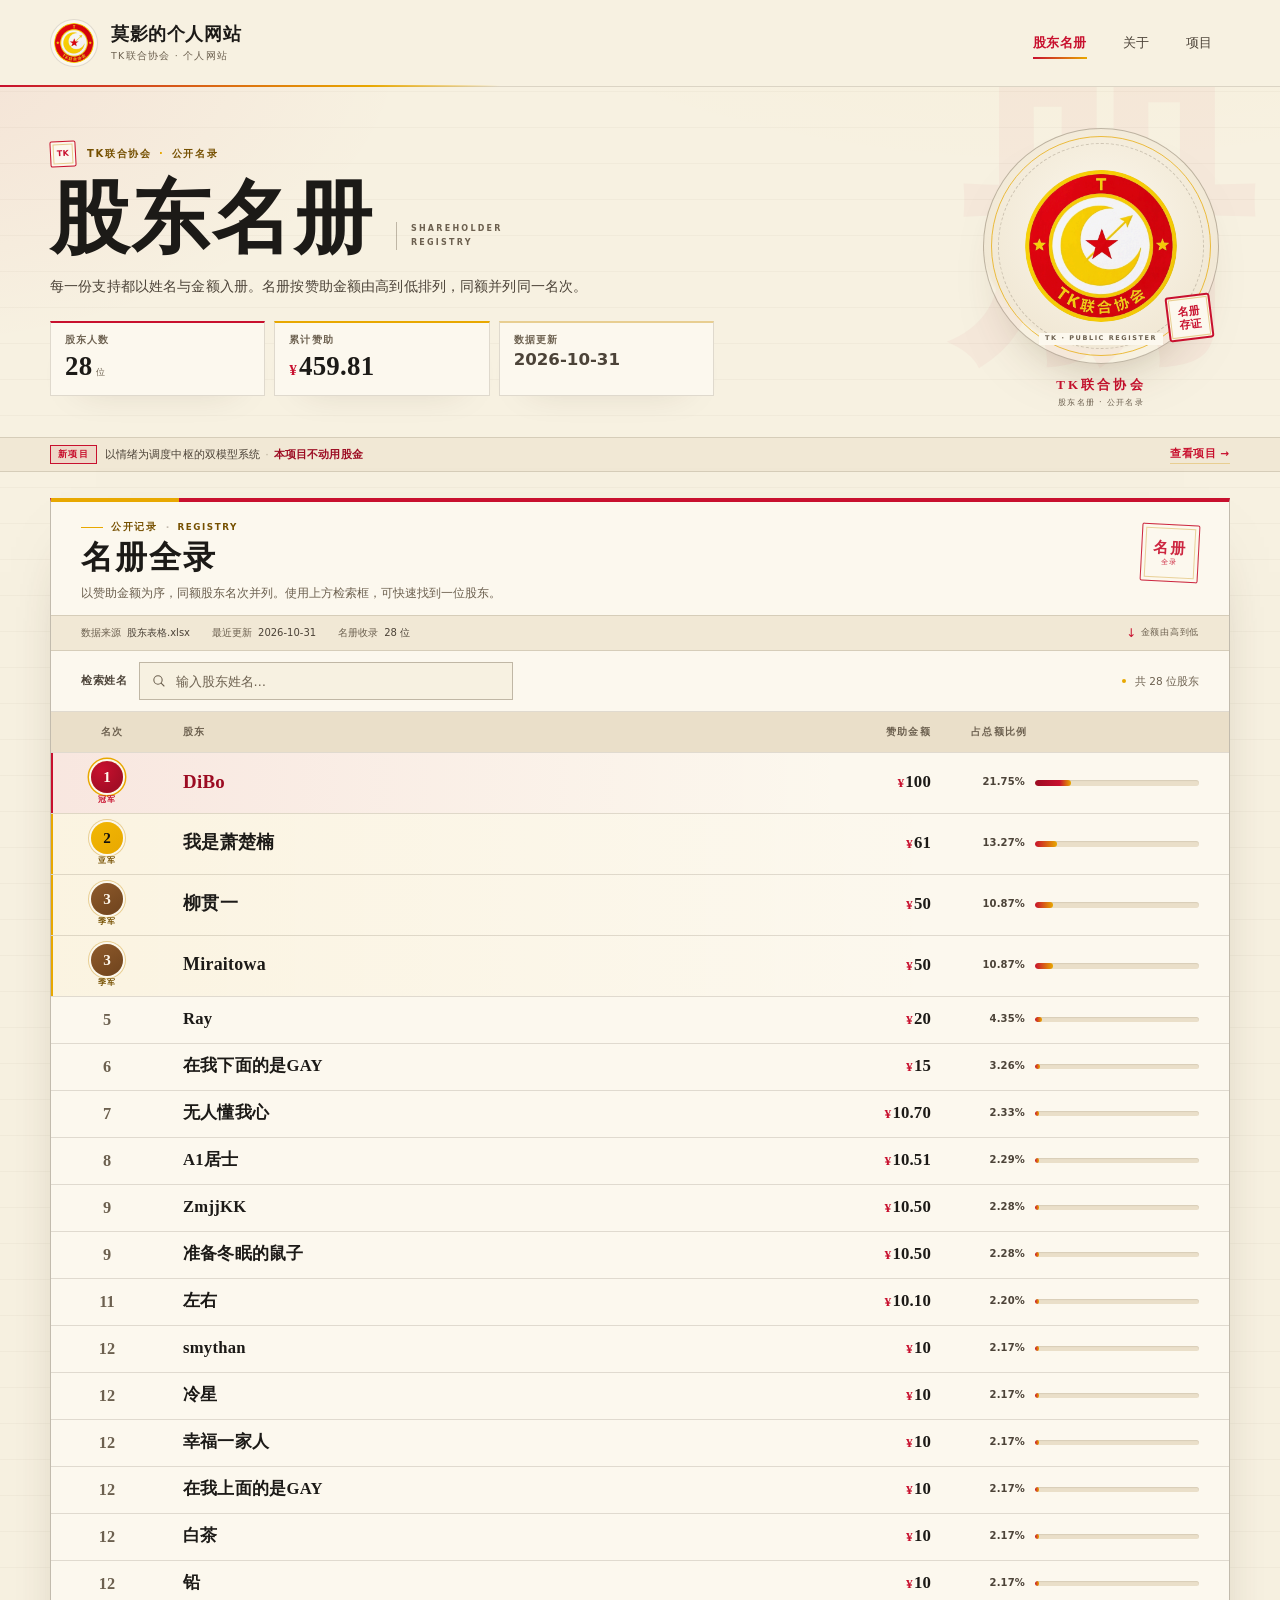
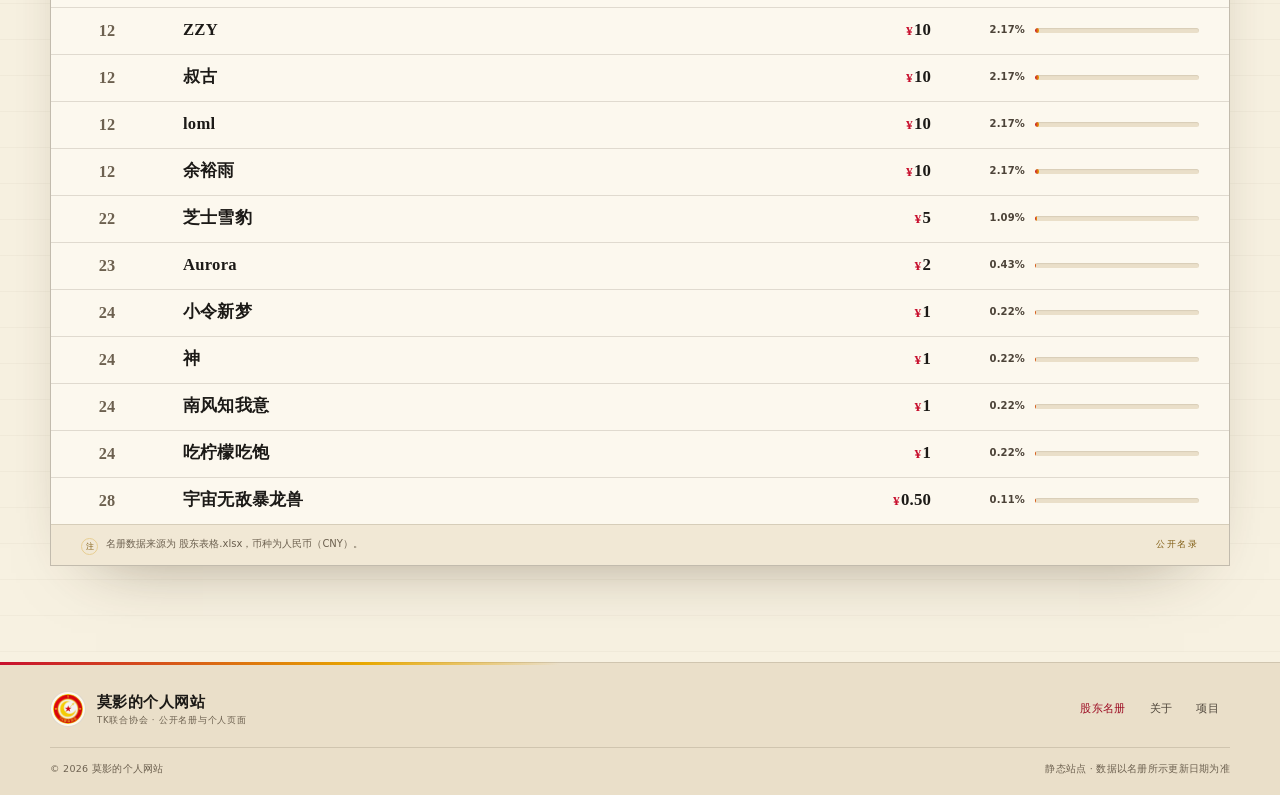
==== commit c2a7ddc2: "Add files via upload" ====
--- a/index.html
+++ b/index.html
@@ -109,6 +109,16 @@
       </div>
     </section>
 
+    <aside class="site-notice" aria-label="新项目提示">
+      <div class="wrap site-notice-inner">
+        <p class="site-notice-text">
+          <span class="site-notice-flag">新项目</span>
+          <span>以情绪为调度中枢的双模型系统<span class="site-notice-sep" aria-hidden="true">·</span><strong>本项目不动用股金</strong></span>
+        </p>
+        <a class="site-notice-link" href="projects.html">查看项目 <span aria-hidden="true">→</span></a>
+      </div>
+    </aside>
+
     <section class="registry" aria-labelledby="registry-title">
       <div class="wrap">
         <div class="registry-panel">
--- a/assets/css/style.css
+++ b/assets/css/style.css
@@ -3260,3 +3260,654 @@
     background: Highlight;
   }
 }
+
+/* ---- project page additions ---- */
+
+/* 首页 · 新项目提示条：细长一条，不与名册争视觉重心 */
+.site-notice {
+  border-block: 1px solid var(--line);
+  background: var(--paper-soft);
+}
+
+.site-notice-inner {
+  display: flex;
+  align-items: center;
+  justify-content: space-between;
+  gap: 14px;
+  padding-block: 7px;
+}
+
+.site-notice-text {
+  display: flex;
+  align-items: center;
+  flex-wrap: wrap;
+  gap: 8px;
+  min-width: 0;
+  margin: 0;
+  color: var(--ink-soft);
+  font-family: var(--font-ui);
+  font-size: 11px;
+  letter-spacing: 0.01em;
+  line-height: 1.6;
+}
+
+.site-notice-flag {
+  flex: none;
+  padding: 1px 7px;
+  border: 1px solid var(--vermillion);
+  background: var(--vermillion-wash);
+  color: var(--vermillion);
+  font-size: 9px;
+  font-weight: 700;
+  letter-spacing: 0.14em;
+  line-height: 1.7;
+}
+
+.site-notice-sep {
+  margin-inline: 5px;
+  color: var(--line-strong);
+}
+
+.site-notice-text strong {
+  color: var(--vermillion-deep);
+  font-weight: 650;
+}
+
+.site-notice-link {
+  display: inline-flex;
+  align-items: center;
+  gap: 4px;
+  flex: none;
+  padding-bottom: 1px;
+  border-bottom: 1px solid var(--gold-soft);
+  color: var(--vermillion);
+  font-family: var(--font-ui);
+  font-size: 10.5px;
+  font-weight: 650;
+  letter-spacing: 0.06em;
+  line-height: 1.6;
+  text-decoration: none;
+  transition: border-color 150ms ease, color 150ms ease;
+}
+
+.site-notice-link:hover {
+  border-bottom-color: var(--vermillion);
+  color: var(--vermillion-deep);
+}
+
+.site-notice + .registry {
+  padding-top: clamp(18px, 2.4vw, 26px);
+}
+
+/* 项目页 · 股东告知声明块 */
+.project-notice {
+  position: relative;
+  display: grid;
+  grid-template-columns: minmax(0, 1fr) auto;
+  align-items: center;
+  gap: 20px;
+  margin: 0 0 clamp(18px, 2.4vw, 26px);
+  padding: 16px 22px;
+  border: 2px solid var(--vermillion);
+  background-color: var(--paper-raised);
+  background-image: linear-gradient(var(--vermillion-wash), var(--vermillion-wash));
+  box-shadow:
+    inset 0 0 0 3px var(--paper-raised),
+    inset 0 0 0 4px var(--gold-soft),
+    var(--shadow-soft);
+}
+
+.project-notice-label {
+  display: inline-flex;
+  align-items: center;
+  gap: 6px;
+  margin: 0 0 7px;
+  padding: 2px 9px;
+  background: var(--button-bg);
+  color: var(--button-ink);
+  font-family: var(--font-ui);
+  font-size: 9px;
+  font-weight: 700;
+  letter-spacing: 0.18em;
+  line-height: 1.7;
+}
+
+.project-notice-title {
+  margin: 0;
+  color: var(--ink);
+  font-family: var(--font-display);
+  font-size: clamp(1.04rem, 1.7vw, 1.38rem);
+  font-weight: 700;
+  letter-spacing: 0.03em;
+  line-height: 1.55;
+}
+
+.project-notice-title strong {
+  color: var(--vermillion-deep);
+  font-weight: 700;
+  box-shadow: inset 0 -0.42em var(--gold-wash);
+}
+
+.project-notice-note {
+  margin: 7px 0 0;
+  color: var(--muted);
+  font-family: var(--font-ui);
+  font-size: 11.5px;
+  line-height: 1.7;
+}
+
+.project-notice-seal {
+  display: flex;
+  flex: none;
+  flex-direction: column;
+  align-items: center;
+  justify-content: center;
+  width: 74px;
+  height: 74px;
+  transform: rotate(-4deg);
+  border-radius: 50%;
+  background: radial-gradient(circle at 34% 27%, var(--button-bg), var(--button-bg-hover) 76%);
+  color: var(--button-ink);
+  font-family: var(--font-display);
+  box-shadow: 0 0 0 2px var(--paper-raised), 0 0 0 3px var(--gold);
+}
+
+.project-notice-seal span {
+  font-size: 1rem;
+  font-weight: 700;
+  letter-spacing: 0.1em;
+  line-height: 1.15;
+}
+
+.project-notice-seal small {
+  margin-top: 3px;
+  font-family: var(--font-ui);
+  font-size: 7px;
+  font-weight: 600;
+  letter-spacing: 0.16em;
+  line-height: 1.3;
+}
+
+/* 项目页 · 正文版式 */
+.project-sheet {
+  padding: clamp(20px, 2.8vw, 30px) clamp(20px, 3vw, 34px) clamp(22px, 3vw, 30px);
+}
+
+.project-title-block {
+  padding-bottom: clamp(14px, 2vw, 18px);
+}
+
+.project-title-block h2 {
+  margin: 4px 0 0;
+  color: var(--ink);
+  font-family: var(--font-display);
+  font-size: clamp(1.36rem, 2.3vw, 1.82rem);
+  font-weight: 700;
+  letter-spacing: 0.04em;
+  line-height: 1.4;
+}
+
+.project-title-en {
+  margin: 6px 0 0;
+  color: var(--muted);
+  font-family: var(--font-ui);
+  font-size: 9.5px;
+  letter-spacing: 0.15em;
+  line-height: 1.7;
+  text-transform: uppercase;
+}
+
+.project-lede {
+  max-width: 68ch;
+  margin: 12px 0 0;
+  color: var(--ink-soft);
+  font-size: 13.5px;
+  line-height: 1.95;
+}
+
+.project-lede strong {
+  color: var(--ink);
+  font-weight: 650;
+}
+
+/* 中文断行：尽量避免行末只剩一两个字 */
+.page--projects .intro-copy p,
+.page--projects .project-lede,
+.page--projects .project-callout p,
+.page--projects .project-notice-title,
+.page--projects .project-notice-note,
+.page--projects .model-copy,
+.page--projects .choice-list dd,
+.page--projects .gate-title,
+.page--projects .gate-break {
+  text-wrap: pretty;
+}
+
+.project-section {
+  display: grid;
+  grid-template-columns: minmax(0, 176px) minmax(0, 1fr);
+  gap: 4px clamp(22px, 3vw, 40px);
+  padding-block: clamp(19px, 2.4vw, 27px);
+  border-top: 1px solid var(--line);
+}
+
+.project-label {
+  min-width: 0;
+}
+
+.project-index {
+  display: block;
+  margin-top: 7px;
+  color: var(--muted);
+  font-family: var(--font-display);
+  font-size: 1.5rem;
+  font-weight: 700;
+  letter-spacing: 0.1em;
+  line-height: 1;
+}
+
+.project-body {
+  min-width: 0;
+}
+
+.project-body h3 {
+  margin: 0 0 10px;
+  color: var(--ink);
+  font-family: var(--font-display);
+  font-size: clamp(1.24rem, 1.9vw, 1.5rem);
+  font-weight: 700;
+  letter-spacing: 0.05em;
+  line-height: 1.45;
+}
+
+.project-body > * + * {
+  margin-top: clamp(12px, 1.6vw, 16px);
+}
+
+.project-subhead {
+  margin: 0;
+  color: var(--ink);
+  font-family: var(--font-display);
+  font-size: 1.04rem;
+  font-weight: 700;
+  letter-spacing: 0.05em;
+  line-height: 1.5;
+}
+
+.project-callout {
+  margin: 0;
+  padding: 13px 16px;
+  border-left: 2px solid var(--gold);
+  background: var(--paper-soft);
+}
+
+.project-callout p {
+  margin: 0;
+  color: var(--ink-soft);
+  font-size: 12.5px;
+  line-height: 1.9;
+}
+
+.project-callout strong {
+  color: var(--vermillion-deep);
+  font-weight: 650;
+}
+
+.project-list {
+  margin: 0;
+  padding-left: 17px;
+}
+
+.project-list li {
+  color: var(--ink-soft);
+  font-size: 13px;
+  line-height: 1.9;
+}
+
+.project-list li + li {
+  margin-top: 4px;
+}
+
+.project-list strong {
+  color: var(--ink);
+  font-weight: 650;
+}
+
+.project-fineprint {
+  margin: 0;
+  padding-top: 9px;
+  border-top: 1px solid var(--line);
+  color: var(--muted);
+  font-family: var(--font-ui);
+  font-size: 9.5px;
+  letter-spacing: 0.02em;
+  line-height: 1.8;
+}
+
+/* 双模型对照 */
+.model-grid {
+  display: grid;
+  grid-template-columns: repeat(2, minmax(0, 1fr));
+  gap: 13px;
+}
+
+.model-card {
+  padding: 15px 16px 16px;
+  border: 1px solid var(--line);
+  border-top: 2px solid var(--vermillion);
+  background: var(--paper);
+}
+
+.model-card:nth-child(2) {
+  border-top-color: var(--gold);
+}
+
+.model-tag {
+  margin: 0 0 7px;
+  color: var(--gold-ink);
+  font-family: var(--font-ui);
+  font-size: 9px;
+  font-weight: 700;
+  letter-spacing: 0.14em;
+  line-height: 1.6;
+}
+
+.model-name {
+  margin: 0 0 7px;
+  color: var(--ink);
+  font-family: var(--font-display);
+  font-size: 1.02rem;
+  font-weight: 700;
+  letter-spacing: 0.04em;
+  line-height: 1.5;
+}
+
+.model-copy {
+  margin: 0;
+  color: var(--ink-soft);
+  font-size: 12.5px;
+  line-height: 1.9;
+}
+
+.model-foot {
+  margin: 10px 0 0;
+  padding-top: 8px;
+  border-top: 1px dotted var(--line-strong);
+  color: var(--muted);
+  font-family: var(--font-ui);
+  font-size: 9.5px;
+  letter-spacing: 0.03em;
+  line-height: 1.7;
+}
+
+/* 一个标量，三个通道 */
+.channel-list {
+  display: grid;
+  grid-template-columns: repeat(3, minmax(0, 1fr));
+  gap: 12px;
+  margin: 0;
+  padding: 0;
+  list-style: none;
+}
+
+.channel-item {
+  padding: 13px 14px 14px;
+  border: 1px solid var(--line);
+  background: var(--paper);
+}
+
+.channel-head {
+  margin: 0;
+  color: var(--ink);
+  font-family: var(--font-display);
+  font-size: 1rem;
+  font-weight: 700;
+  letter-spacing: 0.05em;
+  line-height: 1.4;
+}
+
+.channel-param {
+  margin: 2px 0 9px;
+  color: var(--gold-ink);
+  font-family: var(--font-ui);
+  font-size: 9px;
+  font-weight: 600;
+  letter-spacing: 0.05em;
+  line-height: 1.6;
+}
+
+.channel-effect {
+  margin: 0;
+  color: var(--ink-soft);
+  font-size: 11.5px;
+  line-height: 1.75;
+}
+
+.channel-effect + .channel-effect {
+  margin-top: 5px;
+}
+
+.channel-effect span {
+  display: inline-block;
+  min-width: 14px;
+  margin-right: 4px;
+  color: var(--vermillion);
+  font-family: var(--font-ui);
+  font-size: 9.5px;
+  font-weight: 700;
+  letter-spacing: 0.04em;
+}
+
+/* 设计取舍 */
+.choice-list {
+  margin: 0;
+}
+
+.choice-list > div {
+  padding: 12px 0;
+  border-top: 1px dotted var(--line-strong);
+}
+
+.choice-list > div:first-child {
+  padding-top: 0;
+  border-top: 0;
+}
+
+.choice-list dt {
+  color: var(--ink);
+  font-family: var(--font-display);
+  font-size: 1rem;
+  font-weight: 700;
+  letter-spacing: 0.03em;
+  line-height: 1.55;
+}
+
+.choice-list dd {
+  margin: 5px 0 0;
+  color: var(--ink-soft);
+  font-size: 12.5px;
+  line-height: 1.9;
+}
+
+/* 失败判据 */
+.gate-list {
+  margin: 0;
+  padding: 0;
+  list-style: none;
+}
+
+.gate-item {
+  display: grid;
+  grid-template-columns: 46px minmax(0, 1fr);
+  gap: 0 14px;
+  padding: 11px 0;
+  border-top: 1px dotted var(--line-strong);
+}
+
+.gate-item:first-child {
+  padding-top: 0;
+  border-top: 0;
+}
+
+.gate-id {
+  color: var(--vermillion);
+  font-family: var(--font-ui);
+  font-size: 11px;
+  font-weight: 700;
+  letter-spacing: 0.08em;
+  line-height: 1.85;
+}
+
+.gate-body {
+  min-width: 0;
+}
+
+.gate-title {
+  margin: 0;
+  color: var(--ink);
+  font-size: 12.5px;
+  font-weight: 650;
+  line-height: 1.85;
+}
+
+.gate-break {
+  margin: 3px 0 0;
+  color: var(--muted);
+  font-size: 11.5px;
+  line-height: 1.8;
+}
+
+.gate-break strong {
+  color: var(--vermillion-deep);
+  font-weight: 650;
+}
+
+/* 局限 */
+.project-caveat {
+  margin: 0;
+  padding: 14px 16px;
+  border: 1px dashed var(--line-strong);
+  background: var(--paper);
+}
+
+.project-caveat .project-list li {
+  font-size: 12.5px;
+  line-height: 1.85;
+}
+
+/* 页尾操作 */
+.project-actions {
+  display: flex;
+  align-items: center;
+  flex-wrap: wrap;
+  gap: 16px;
+  margin-top: clamp(16px, 2vw, 22px);
+  padding-top: clamp(16px, 2vw, 22px);
+  border-top: 1px solid var(--line);
+}
+
+@media (max-width: 960px) {
+  .project-section {
+    grid-template-columns: minmax(0, 1fr);
+  }
+
+  .project-label {
+    display: flex;
+    align-items: baseline;
+    justify-content: space-between;
+    gap: 12px;
+  }
+
+  .project-index {
+    margin-top: 0;
+    font-size: 1rem;
+  }
+
+  .model-grid {
+    grid-template-columns: minmax(0, 1fr);
+  }
+
+  .channel-list {
+    grid-template-columns: minmax(0, 1fr);
+  }
+}
+
+@media (max-width: 760px) {
+  .site-notice-inner {
+    flex-direction: column;
+    align-items: flex-start;
+    gap: 4px;
+    padding-block: 8px;
+  }
+
+  .site-notice-text {
+    font-size: 10.5px;
+  }
+
+  .project-notice {
+    grid-template-columns: minmax(0, 1fr);
+    gap: 0;
+    padding: 14px 16px;
+  }
+
+  .project-notice-seal {
+    display: none;
+  }
+
+  .project-notice-title {
+    font-size: 1rem;
+  }
+
+  .project-notice-note {
+    font-size: 10.5px;
+  }
+
+  .project-sheet {
+    padding: 18px 16px 20px;
+  }
+
+  .project-title-en {
+    font-size: 8.5px;
+    letter-spacing: 0.1em;
+  }
+
+  .project-lede {
+    font-size: 12.5px;
+    line-height: 1.9;
+  }
+
+  .project-section {
+    padding-block: 17px;
+  }
+
+  .project-body h3 {
+    font-size: 1.2rem;
+  }
+
+  .project-index {
+    font-size: 0.95rem;
+  }
+
+  .project-callout {
+    padding: 12px 13px;
+  }
+
+  .project-callout p {
+    font-size: 12px;
+    line-height: 1.85;
+  }
+
+  .project-list li,
+  .project-caveat .project-list li {
+    font-size: 12px;
+  }
+
+  .gate-item {
+    grid-template-columns: 38px minmax(0, 1fr);
+    gap: 0 10px;
+  }
+
+  .project-fineprint {
+    font-size: 9px;
+  }
+}
